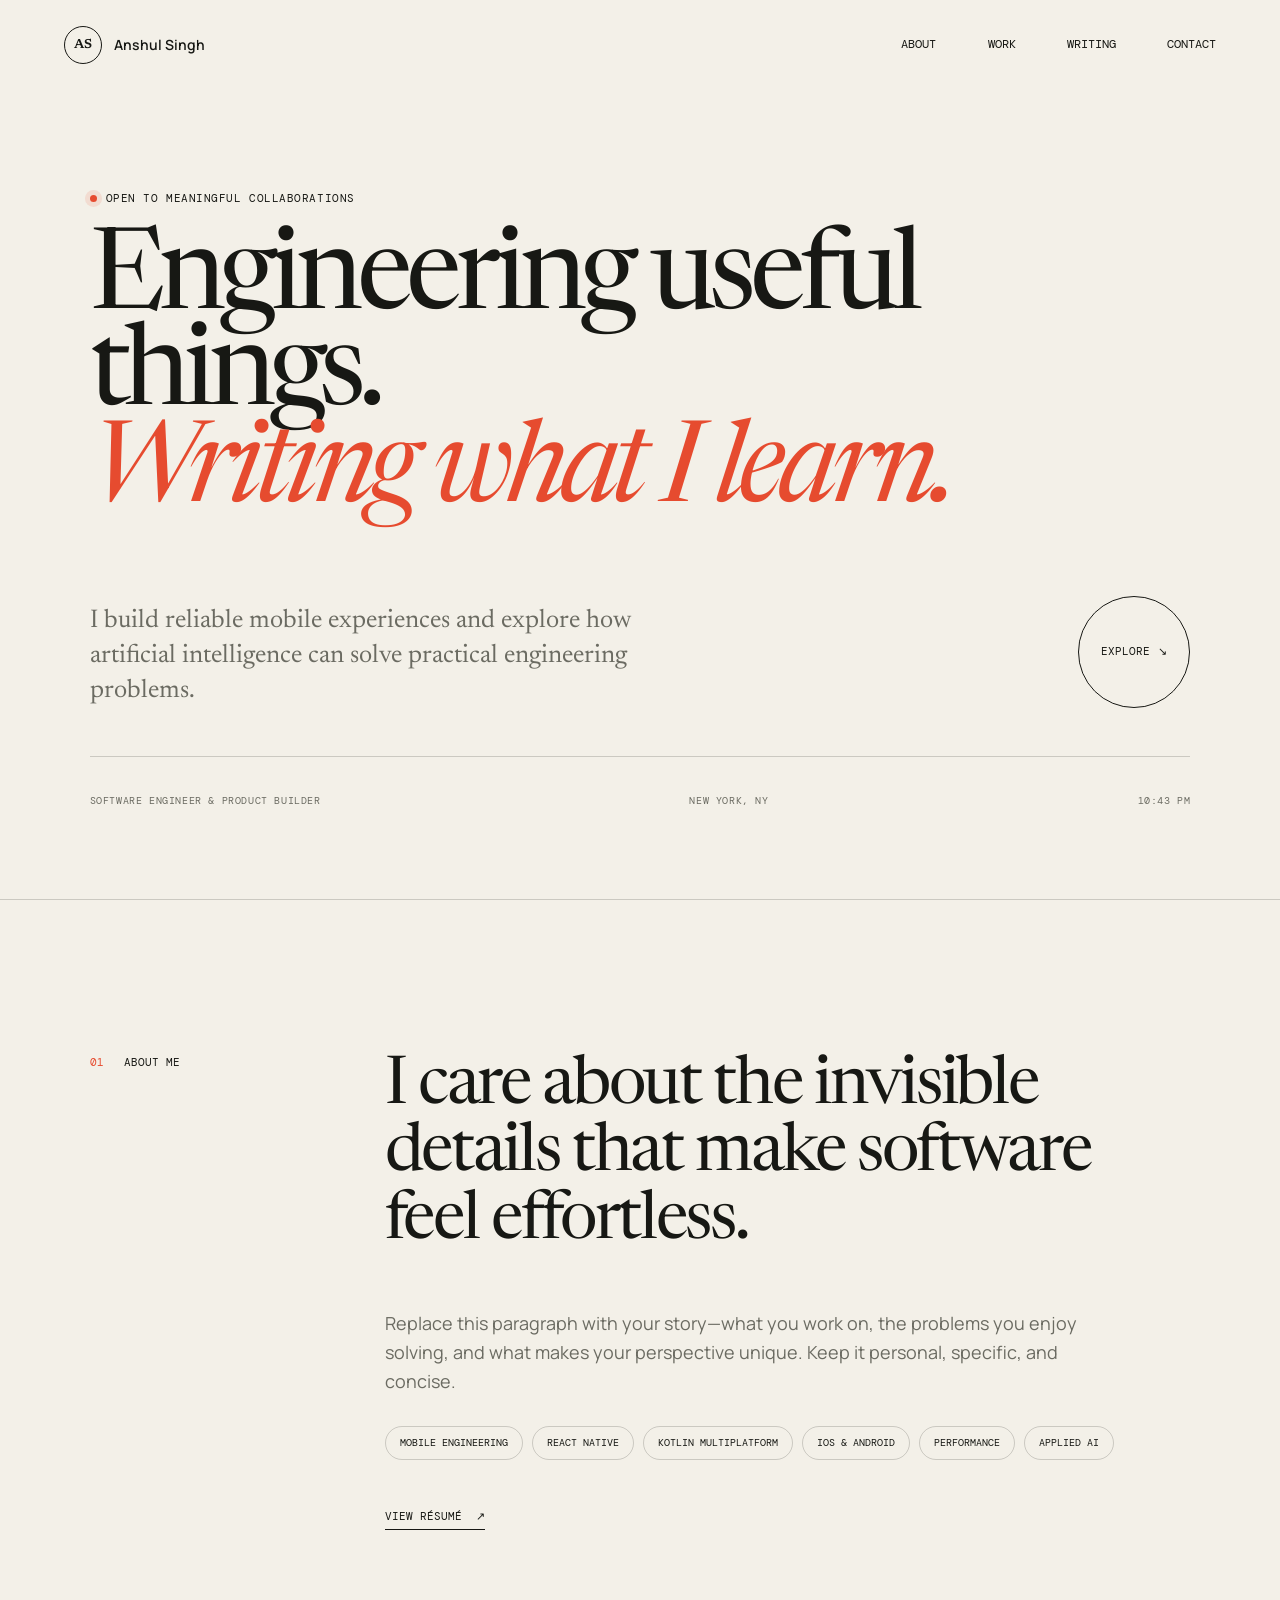
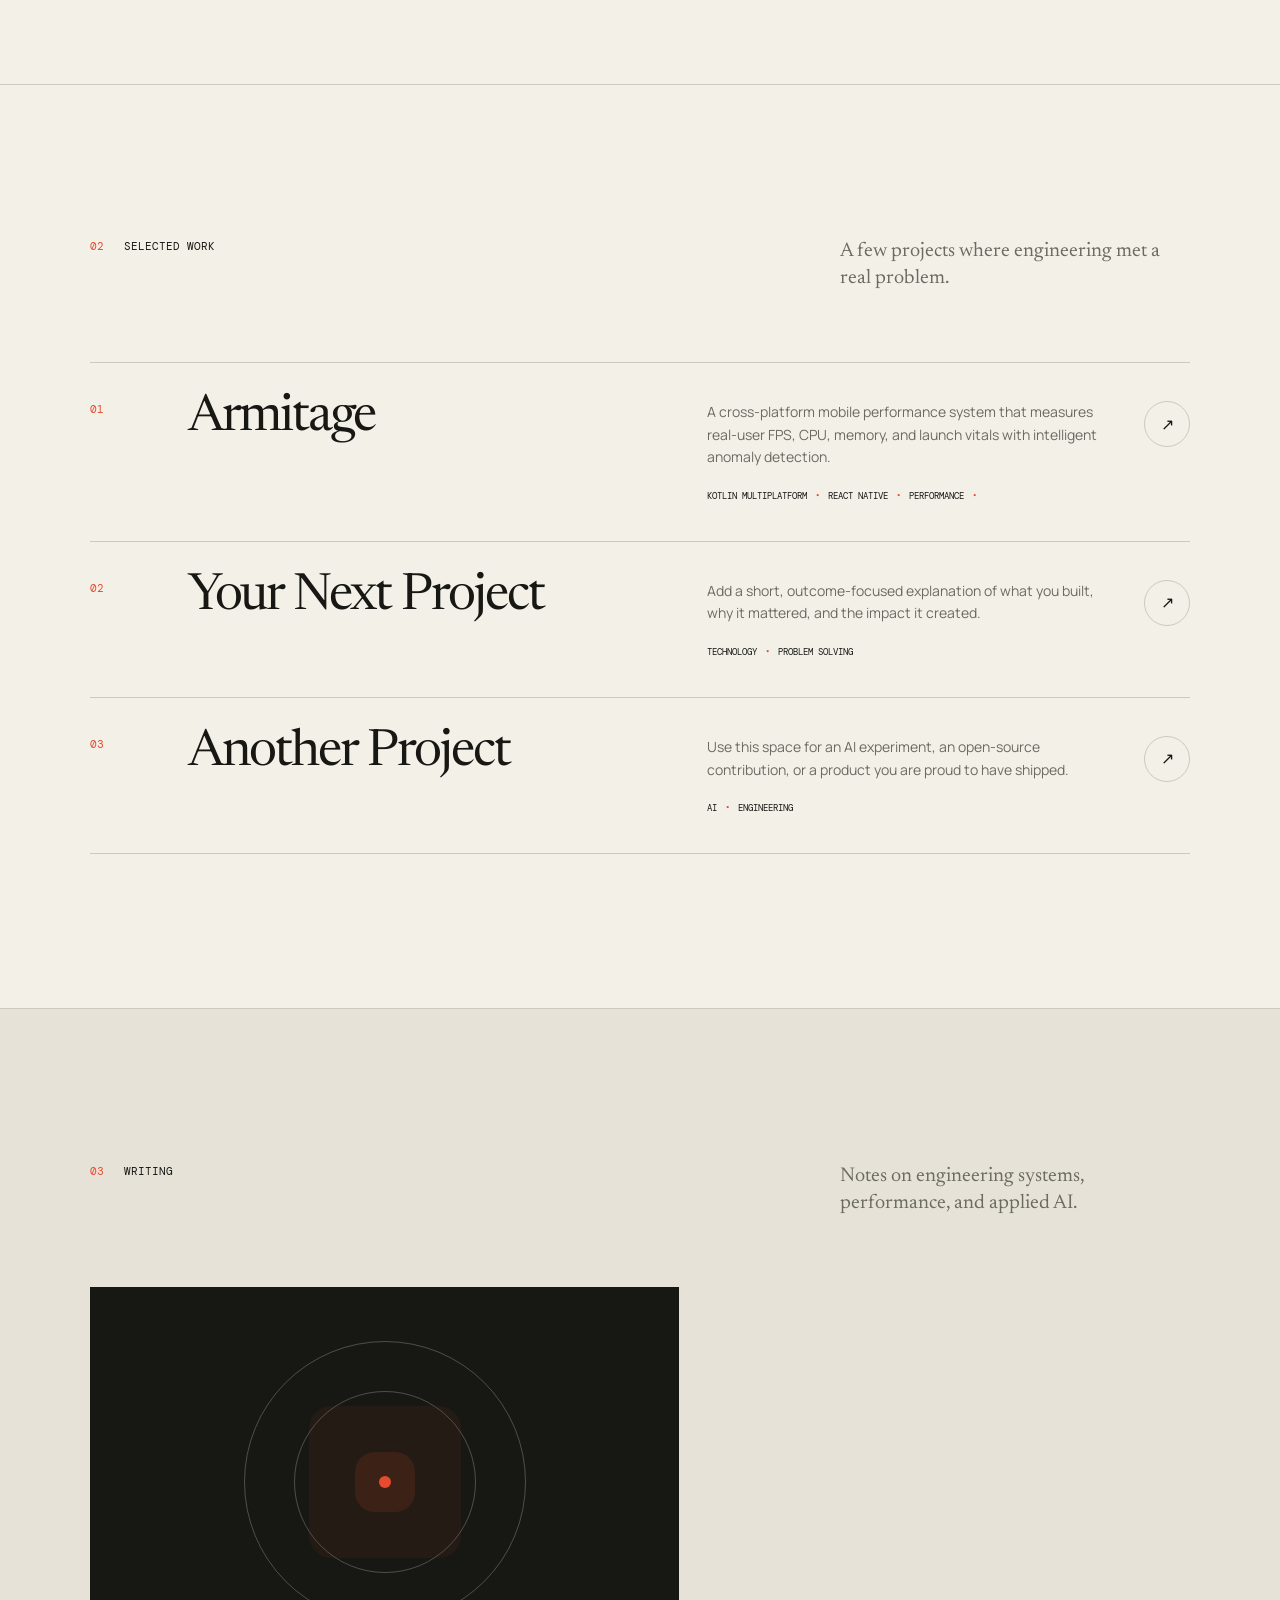
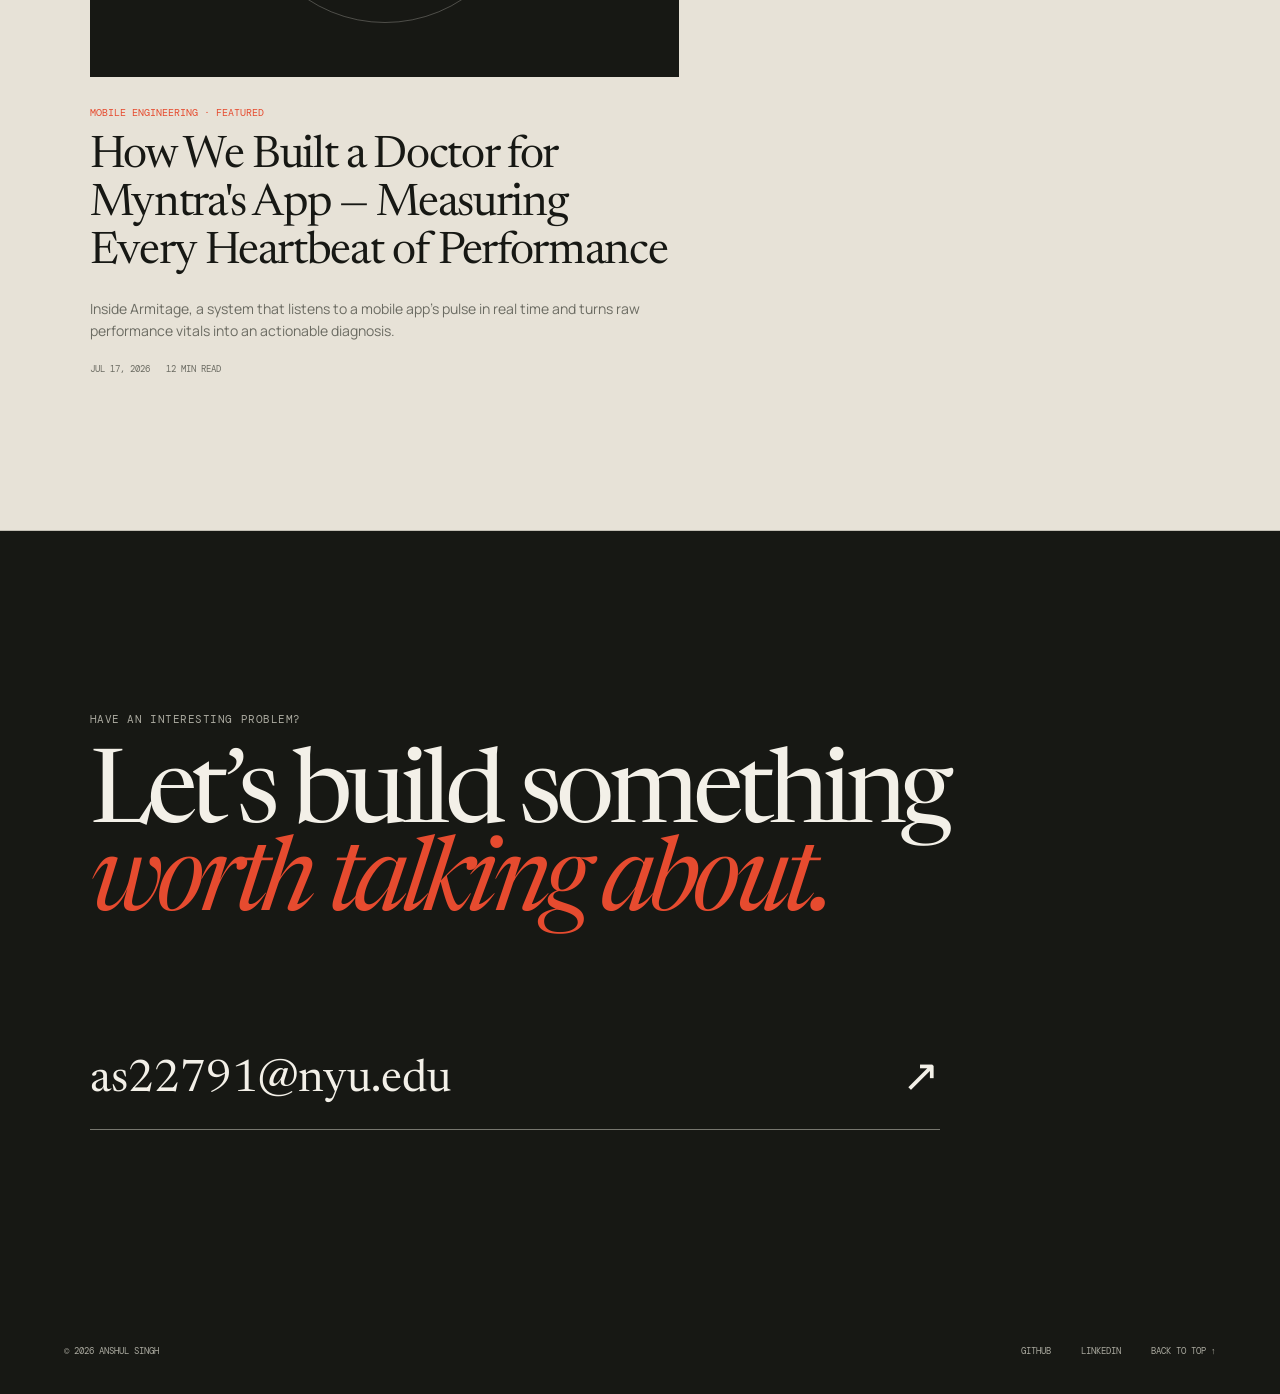
==== index.html @ d6264150 "personal website skeleton" ====
<!doctype html>
<html lang="en">
  <head>
    <meta charset="UTF-8" />
    <meta name="viewport" content="width=device-width, initial-scale=1.0" />
    <meta
      name="description"
      content="Personal portfolio and writing on mobile engineering, software, and artificial intelligence."
    />
    <meta name="theme-color" content="#f3f0e8" />
    <title>Portfolio — Engineer & Writer</title>
    <link rel="preconnect" href="https://fonts.googleapis.com" />
    <link rel="preconnect" href="https://fonts.gstatic.com" crossorigin />
    <link
      href="https://fonts.googleapis.com/css2?family=DM+Mono:wght@400;500&family=Manrope:wght@400;500;600&family=Newsreader:opsz,wght@6..72,400;6..72,500&display=swap"
      rel="stylesheet"
    />
    <link rel="stylesheet" href="styles.css" />
  </head>
  <body>
    <header class="site-header">
      <a class="wordmark" href="#top" aria-label="Go to home">
        <span class="wordmark-mark">YN</span>
        <span class="wordmark-name" data-name>Your Name</span>
      </a>
      <button class="menu-toggle" aria-expanded="false" aria-controls="site-nav">
        <span></span><span></span>
        <span class="sr-only">Open menu</span>
      </button>
      <nav id="site-nav" class="site-nav" aria-label="Main navigation">
        <a href="#about">About</a>
        <a href="#work">Work</a>
        <a href="#blog">Writing</a>
        <a href="#contact">Contact</a>
      </nav>
    </header>

    <main id="top">
      <section class="hero" aria-labelledby="hero-title">
        <p class="eyebrow"><span class="status-dot"></span><span data-availability></span></p>
        <h1 id="hero-title">
          Engineering useful things.<br />
          <em>Writing what I learn.</em>
        </h1>
        <div class="hero-bottom">
          <p class="hero-intro" data-intro></p>
          <a class="round-link" href="#work" aria-label="See selected work">
            <span>Explore</span>
            <span aria-hidden="true">↘</span>
          </a>
        </div>
        <div class="hero-meta">
          <span data-role></span>
          <span data-location></span>
          <span id="local-time">Local time</span>
        </div>
      </section>

      <section id="about" class="section about-section">
        <div class="section-label">
          <span>01</span>
          <p>About me</p>
        </div>
        <div class="about-content">
          <h2>I care about the invisible details that make software feel effortless.</h2>
          <p class="about-copy" data-about></p>
          <div class="skills" data-skills aria-label="Skills"></div>
          <a class="text-link resume-link" data-resume href="resume.pdf" target="_blank">
            View résumé <span aria-hidden="true">↗</span>
          </a>
        </div>
      </section>

      <section id="work" class="section work-section">
        <div class="section-heading">
          <div class="section-label">
            <span>02</span>
            <p>Selected work</p>
          </div>
          <p>A few projects where engineering met a real problem.</p>
        </div>
        <div class="project-list" data-projects></div>
      </section>

      <section id="blog" class="section blog-section">
        <div class="section-heading">
          <div class="section-label">
            <span>03</span>
            <p>Writing</p>
          </div>
          <p>Notes on engineering systems, performance, and applied AI.</p>
        </div>
        <div class="blog-layout">
          <div class="blog-featured" data-featured-post></div>
          <div class="post-list" data-posts></div>
        </div>
      </section>

      <section id="contact" class="contact-section">
        <p class="eyebrow">Have an interesting problem?</p>
        <h2>Let’s build something<br /><em>worth talking about.</em></h2>
        <a class="email-link" data-email-link href="mailto:you@example.com">
          <span data-email>you@example.com</span>
          <span aria-hidden="true">↗</span>
        </a>
      </section>
    </main>

    <footer>
      <p>© <span data-year></span> <span data-name>Your Name</span></p>
      <div>
        <a data-github href="#">GitHub</a>
        <a data-linkedin href="#">LinkedIn</a>
        <a href="#top">Back to top ↑</a>
      </div>
    </footer>

    <div class="reader" data-reader aria-hidden="true">
      <button class="reader-backdrop" data-close-reader aria-label="Close article"></button>
      <article class="reader-panel" role="dialog" aria-modal="true" aria-labelledby="reader-title">
        <div class="reader-toolbar">
          <p>Article</p>
          <button data-close-reader>Close <span aria-hidden="true">×</span></button>
        </div>
        <div class="reader-content" data-reader-content></div>
      </article>
    </div>

    <script src="content.js"></script>
    <script src="app.js"></script>
  </body>
</html>
---- styles.css ----
:root {
  --ink: #171814;
  --paper: #f3f0e8;
  --paper-deep: #e7e2d7;
  --accent: #e64b2f;
  --muted: #6b6b62;
  --line: rgba(23, 24, 20, 0.18);
  --serif: "Newsreader", Georgia, serif;
  --sans: "Manrope", Arial, sans-serif;
  --mono: "DM Mono", monospace;
}

* {
  box-sizing: border-box;
}

html {
  scroll-behavior: smooth;
}

body {
  margin: 0;
  color: var(--ink);
  background: var(--paper);
  font-family: var(--sans);
  font-size: 16px;
  line-height: 1.6;
}

body.reader-open {
  overflow: hidden;
}

a {
  color: inherit;
  text-decoration: none;
}

button {
  color: inherit;
  font: inherit;
}

.sr-only {
  position: absolute;
  width: 1px;
  height: 1px;
  padding: 0;
  margin: -1px;
  overflow: hidden;
  clip: rect(0, 0, 0, 0);
  white-space: nowrap;
  border: 0;
}

.site-header {
  position: absolute;
  z-index: 10;
  top: 0;
  left: 0;
  display: flex;
  width: 100%;
  align-items: center;
  justify-content: space-between;
  padding: 26px clamp(24px, 5vw, 76px);
}

.wordmark {
  display: flex;
  align-items: center;
  gap: 12px;
  font-size: 14px;
  font-weight: 600;
}

.wordmark-mark {
  display: grid;
  width: 38px;
  height: 38px;
  place-items: center;
  border: 1px solid var(--ink);
  border-radius: 50%;
  font-family: var(--serif);
  font-size: 13px;
}

.site-nav {
  display: flex;
  gap: clamp(24px, 4vw, 56px);
  font-family: var(--mono);
  font-size: 12px;
  text-transform: uppercase;
}

.site-nav a {
  position: relative;
}

.site-nav a::after {
  position: absolute;
  bottom: -5px;
  left: 0;
  width: 0;
  height: 1px;
  background: var(--accent);
  content: "";
  transition: width 180ms ease;
}

.site-nav a:hover::after {
  width: 100%;
}

.menu-toggle {
  display: none;
}

.hero {
  display: flex;
  min-height: 100vh;
  flex-direction: column;
  justify-content: center;
  padding: 140px clamp(24px, 7vw, 108px) 40px;
  border-bottom: 1px solid var(--line);
}

.eyebrow {
  display: flex;
  align-items: center;
  gap: 9px;
  margin: 0 0 26px;
  font-family: var(--mono);
  font-size: 11px;
  letter-spacing: 0.05em;
  text-transform: uppercase;
}

.status-dot {
  width: 7px;
  height: 7px;
  border-radius: 50%;
  background: var(--accent);
  box-shadow: 0 0 0 5px rgba(230, 75, 47, 0.12);
}

.hero h1,
.contact-section h2 {
  margin: 0;
  font-family: var(--serif);
  font-size: clamp(55px, 8.8vw, 138px);
  font-weight: 400;
  letter-spacing: -0.055em;
  line-height: 0.86;
}

.hero h1 em,
.contact-section h2 em {
  color: var(--accent);
  font-weight: 400;
}

.hero-bottom {
  display: grid;
  align-items: end;
  margin-top: clamp(42px, 8vh, 90px);
  grid-template-columns: 1fr auto;
}

.hero-intro {
  max-width: 560px;
  margin: 0;
  color: var(--muted);
  font-family: var(--serif);
  font-size: clamp(20px, 2vw, 28px);
  line-height: 1.35;
}

.round-link {
  display: flex;
  width: 112px;
  height: 112px;
  align-items: center;
  justify-content: center;
  gap: 8px;
  border: 1px solid var(--ink);
  border-radius: 50%;
  font-family: var(--mono);
  font-size: 11px;
  text-transform: uppercase;
  transition: background 180ms ease, color 180ms ease;
}

.round-link:hover {
  color: var(--paper);
  background: var(--ink);
}

.hero-meta {
  display: flex;
  justify-content: space-between;
  padding-top: 36px;
  margin-top: 48px;
  border-top: 1px solid var(--line);
  color: var(--muted);
  font-family: var(--mono);
  font-size: 10px;
  letter-spacing: 0.06em;
  text-transform: uppercase;
}

.section {
  padding: clamp(90px, 12vw, 180px) clamp(24px, 7vw, 108px);
  border-bottom: 1px solid var(--line);
}

.about-section {
  display: grid;
  gap: 50px;
  grid-template-columns: minmax(160px, 0.7fr) 2.3fr;
}

.section-label {
  display: flex;
  gap: 20px;
  font-family: var(--mono);
  font-size: 11px;
  text-transform: uppercase;
}

.section-label span {
  color: var(--accent);
}

.section-label p {
  margin: 0;
}

.about-content h2 {
  max-width: 1000px;
  margin: 0;
  font-family: var(--serif);
  font-size: clamp(40px, 5.2vw, 78px);
  font-weight: 400;
  letter-spacing: -0.035em;
  line-height: 1.02;
}

.about-copy {
  max-width: 700px;
  margin: 52px 0 30px;
  color: var(--muted);
  font-size: 18px;
}

.skills {
  display: flex;
  max-width: 760px;
  flex-wrap: wrap;
  gap: 9px;
  margin-bottom: 42px;
}

.skill {
  padding: 8px 14px;
  border: 1px solid var(--line);
  border-radius: 100px;
  font-family: var(--mono);
  font-size: 10px;
  text-transform: uppercase;
}

.text-link {
  display: inline-flex;
  align-items: center;
  gap: 14px;
  padding-bottom: 4px;
  border-bottom: 1px solid var(--ink);
  font-family: var(--mono);
  font-size: 11px;
  text-transform: uppercase;
}

.section-heading {
  display: flex;
  align-items: start;
  justify-content: space-between;
  margin-bottom: 70px;
}

.section-heading > p {
  max-width: 350px;
  margin: 0;
  color: var(--muted);
  font-family: var(--serif);
  font-size: 20px;
  line-height: 1.35;
}

.project {
  display: grid;
  align-items: start;
  padding: 38px 0;
  border-top: 1px solid var(--line);
  gap: 28px;
  grid-template-columns: 70px 1.2fr 1fr auto;
}

.project:last-child {
  border-bottom: 1px solid var(--line);
}

.project-number {
  color: var(--accent);
  font-family: var(--mono);
  font-size: 11px;
}

.project h3 {
  margin: -8px 0 0;
  font-family: var(--serif);
  font-size: clamp(34px, 4vw, 60px);
  font-weight: 400;
  letter-spacing: -0.04em;
  line-height: 1;
}

.project-copy {
  max-width: 460px;
  margin: 0;
  color: var(--muted);
  font-size: 14px;
}

.project-tags {
  display: flex;
  flex-wrap: wrap;
  gap: 8px;
  margin-top: 20px;
}

.project-tags span {
  font-family: var(--mono);
  font-size: 9px;
  text-transform: uppercase;
}

.project-tags span:not(:last-child)::after {
  margin-left: 8px;
  color: var(--accent);
  content: "•";
}

.project-link {
  display: grid;
  width: 46px;
  height: 46px;
  place-items: center;
  border: 1px solid var(--line);
  border-radius: 50%;
  transition: transform 180ms ease, border-color 180ms ease;
}

.project-link:hover {
  border-color: var(--ink);
  transform: rotate(-45deg);
}

.blog-section {
  background: var(--paper-deep);
}

.blog-layout {
  display: grid;
  align-items: start;
  gap: clamp(42px, 7vw, 110px);
  grid-template-columns: 1.4fr 1fr;
}

.featured-post {
  cursor: pointer;
}

.post-art {
  position: relative;
  display: grid;
  min-height: 390px;
  place-items: center;
  overflow: hidden;
  margin-bottom: 28px;
  background: var(--ink);
}

.post-art::before,
.post-art::after {
  position: absolute;
  border: 1px solid rgba(243, 240, 232, 0.25);
  border-radius: 50%;
  content: "";
}

.post-art::before {
  width: 280px;
  height: 280px;
}

.post-art::after {
  width: 180px;
  height: 180px;
}

.pulse {
  z-index: 1;
  width: 12px;
  height: 12px;
  border-radius: 50%;
  background: var(--accent);
  box-shadow: 0 0 0 24px rgba(230, 75, 47, 0.12), 0 0 0 70px rgba(230, 75, 47, 0.06);
}

.post-category {
  margin: 0 0 12px;
  color: var(--accent);
  font-family: var(--mono);
  font-size: 10px;
  text-transform: uppercase;
}

.featured-post h3,
.post-item h3 {
  margin: 0;
  font-family: var(--serif);
  font-size: clamp(30px, 3.5vw, 50px);
  font-weight: 400;
  letter-spacing: -0.03em;
  line-height: 1.08;
}

.post-excerpt {
  margin: 20px 0;
  color: var(--muted);
  font-size: 14px;
}

.post-meta {
  display: flex;
  gap: 16px;
  color: var(--muted);
  font-family: var(--mono);
  font-size: 9px;
  text-transform: uppercase;
}

.post-item {
  padding: 26px 0;
  border-top: 1px solid var(--line);
  cursor: pointer;
}

.post-item h3 {
  margin: 10px 0 18px;
  font-size: 28px;
}

.contact-section {
  padding: clamp(100px, 14vw, 200px) clamp(24px, 7vw, 108px);
  color: var(--paper);
  background: var(--ink);
}

.contact-section .eyebrow {
  color: #aaa99f;
}

.contact-section h2 {
  max-width: 1200px;
  font-size: clamp(50px, 8vw, 120px);
}

.email-link {
  display: flex;
  max-width: 850px;
  align-items: center;
  justify-content: space-between;
  padding: 25px 0 12px;
  margin-top: 90px;
  border-bottom: 1px solid #77776f;
  font-family: var(--serif);
  font-size: clamp(24px, 3.5vw, 48px);
}

footer {
  display: flex;
  align-items: center;
  justify-content: space-between;
  padding: 26px clamp(24px, 5vw, 76px);
  color: #aaa99f;
  background: var(--ink);
  font-family: var(--mono);
  font-size: 9px;
  text-transform: uppercase;
}

footer div {
  display: flex;
  gap: 30px;
}

.reader {
  position: fixed;
  z-index: 100;
  inset: 0;
  visibility: hidden;
  opacity: 0;
  transition: opacity 220ms ease, visibility 220ms;
}

.reader.is-open {
  visibility: visible;
  opacity: 1;
}

.reader-backdrop {
  position: absolute;
  inset: 0;
  width: 100%;
  border: 0;
  background: rgba(23, 24, 20, 0.7);
}

.reader-panel {
  position: absolute;
  top: 0;
  right: 0;
  width: min(900px, 92vw);
  height: 100%;
  overflow-y: auto;
  background: var(--paper);
  transform: translateX(100%);
  transition: transform 320ms cubic-bezier(0.22, 1, 0.36, 1);
}

.reader.is-open .reader-panel {
  transform: translateX(0);
}

.reader-toolbar {
  position: sticky;
  z-index: 2;
  top: 0;
  display: flex;
  align-items: center;
  justify-content: space-between;
  padding: 18px clamp(24px, 6vw, 70px);
  border-bottom: 1px solid var(--line);
  background: rgba(243, 240, 232, 0.92);
  backdrop-filter: blur(12px);
  font-family: var(--mono);
  font-size: 10px;
  text-transform: uppercase;
}

.reader-toolbar p {
  margin: 0;
}

.reader-toolbar button {
  border: 0;
  background: transparent;
  cursor: pointer;
}

.reader-content {
  max-width: 760px;
  padding: 70px clamp(24px, 7vw, 80px) 120px;
  margin: auto;
}

.reader-content h1 {
  margin: 0 0 28px;
  font-family: var(--serif);
  font-size: clamp(44px, 6vw, 72px);
  font-weight: 400;
  letter-spacing: -0.04em;
  line-height: 0.98;
}

.reader-content h2 {
  margin: 58px 0 18px;
  font-family: var(--serif);
  font-size: 34px;
  font-weight: 500;
  line-height: 1.1;
}

.reader-content h3 {
  margin-top: 40px;
  font-size: 20px;
}

.reader-content p,
.reader-content li {
  color: #41423c;
  line-height: 1.8;
}

.reader-content blockquote {
  padding-left: 20px;
  margin-left: 0;
  border-left: 2px solid var(--accent);
  font-family: var(--serif);
  font-size: 22px;
}

.reader-content pre {
  overflow-x: auto;
  padding: 24px;
  color: var(--paper);
  background: var(--ink);
  font-family: var(--mono);
  font-size: 12px;
}

.reader-content code {
  font-family: var(--mono);
  font-size: 0.86em;
}

.reader-content table {
  width: 100%;
  border-collapse: collapse;
  font-size: 13px;
}

.reader-content th,
.reader-content td {
  padding: 10px;
  border-bottom: 1px solid var(--line);
  text-align: left;
}

.reader-error {
  padding: 40px;
  border: 1px solid var(--line);
}

@media (max-width: 800px) {
  .site-header {
    position: absolute;
    padding: 20px 22px;
  }

  .menu-toggle {
    z-index: 2;
    display: grid;
    width: 44px;
    height: 44px;
    place-content: center;
    gap: 6px;
    border: 0;
    background: transparent;
  }

  .menu-toggle span:not(.sr-only) {
    display: block;
    width: 22px;
    height: 1px;
    background: var(--ink);
  }

  .site-nav {
    position: fixed;
    inset: 0;
    display: flex;
    visibility: hidden;
    flex-direction: column;
    justify-content: center;
    padding: 35px;
    gap: 18px;
    opacity: 0;
    background: var(--paper);
    font-family: var(--serif);
    font-size: 42px;
    text-transform: none;
    transition: opacity 180ms, visibility 180ms;
  }

  .site-nav.is-open {
    visibility: visible;
    opacity: 1;
  }

  .hero {
    min-height: 850px;
    padding: 130px 22px 28px;
  }

  .hero h1 {
    font-size: clamp(48px, 14vw, 76px);
    line-height: 0.94;
  }

  .hero-bottom {
    gap: 36px;
    grid-template-columns: 1fr;
  }

  .round-link {
    width: 88px;
    height: 88px;
    justify-self: end;
  }

  .hero-meta {
    flex-wrap: wrap;
    gap: 8px 20px;
  }

  .section {
    padding: 90px 22px;
  }

  .about-section {
    grid-template-columns: 1fr;
  }

  .about-content h2 {
    font-size: 42px;
  }

  .section-heading {
    display: block;
    margin-bottom: 46px;
  }

  .section-heading > p {
    margin-top: 28px;
  }

  .project {
    gap: 18px;
    grid-template-columns: 42px 1fr auto;
  }

  .project-copy-wrap {
    grid-column: 2 / 4;
  }

  .project h3 {
    font-size: 38px;
  }

  .blog-layout {
    grid-template-columns: 1fr;
  }

  .post-art {
    min-height: 280px;
  }

  .contact-section {
    padding: 100px 22px;
  }

  .email-link {
    margin-top: 60px;
  }

  footer {
    align-items: flex-start;
    flex-direction: column;
    gap: 22px;
    padding: 28px 22px;
  }

  footer div {
    flex-wrap: wrap;
    gap: 16px 24px;
  }

  .reader-panel {
    width: 100%;
  }
}

@media (prefers-reduced-motion: reduce) {
  html {
    scroll-behavior: auto;
  }

  *,
  *::before,
  *::after {
    transition-duration: 0.01ms !important;
  }
}
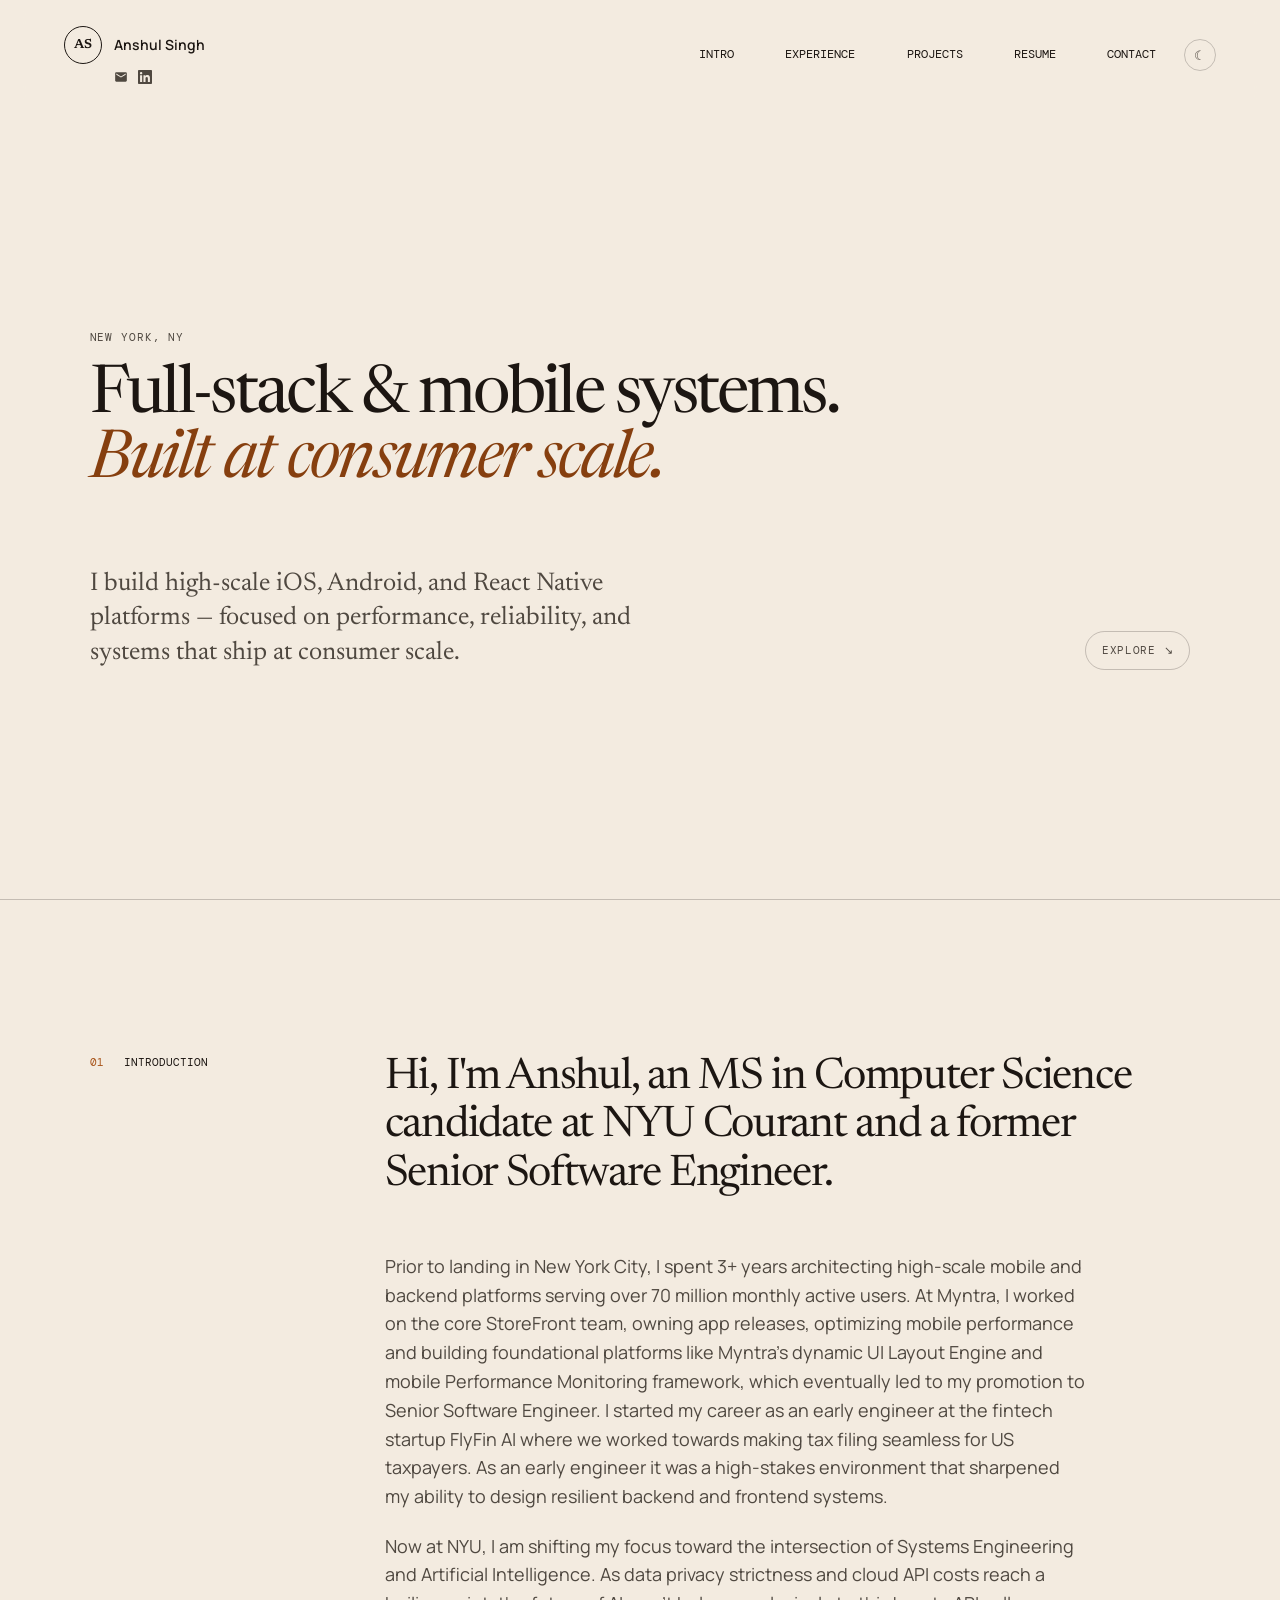
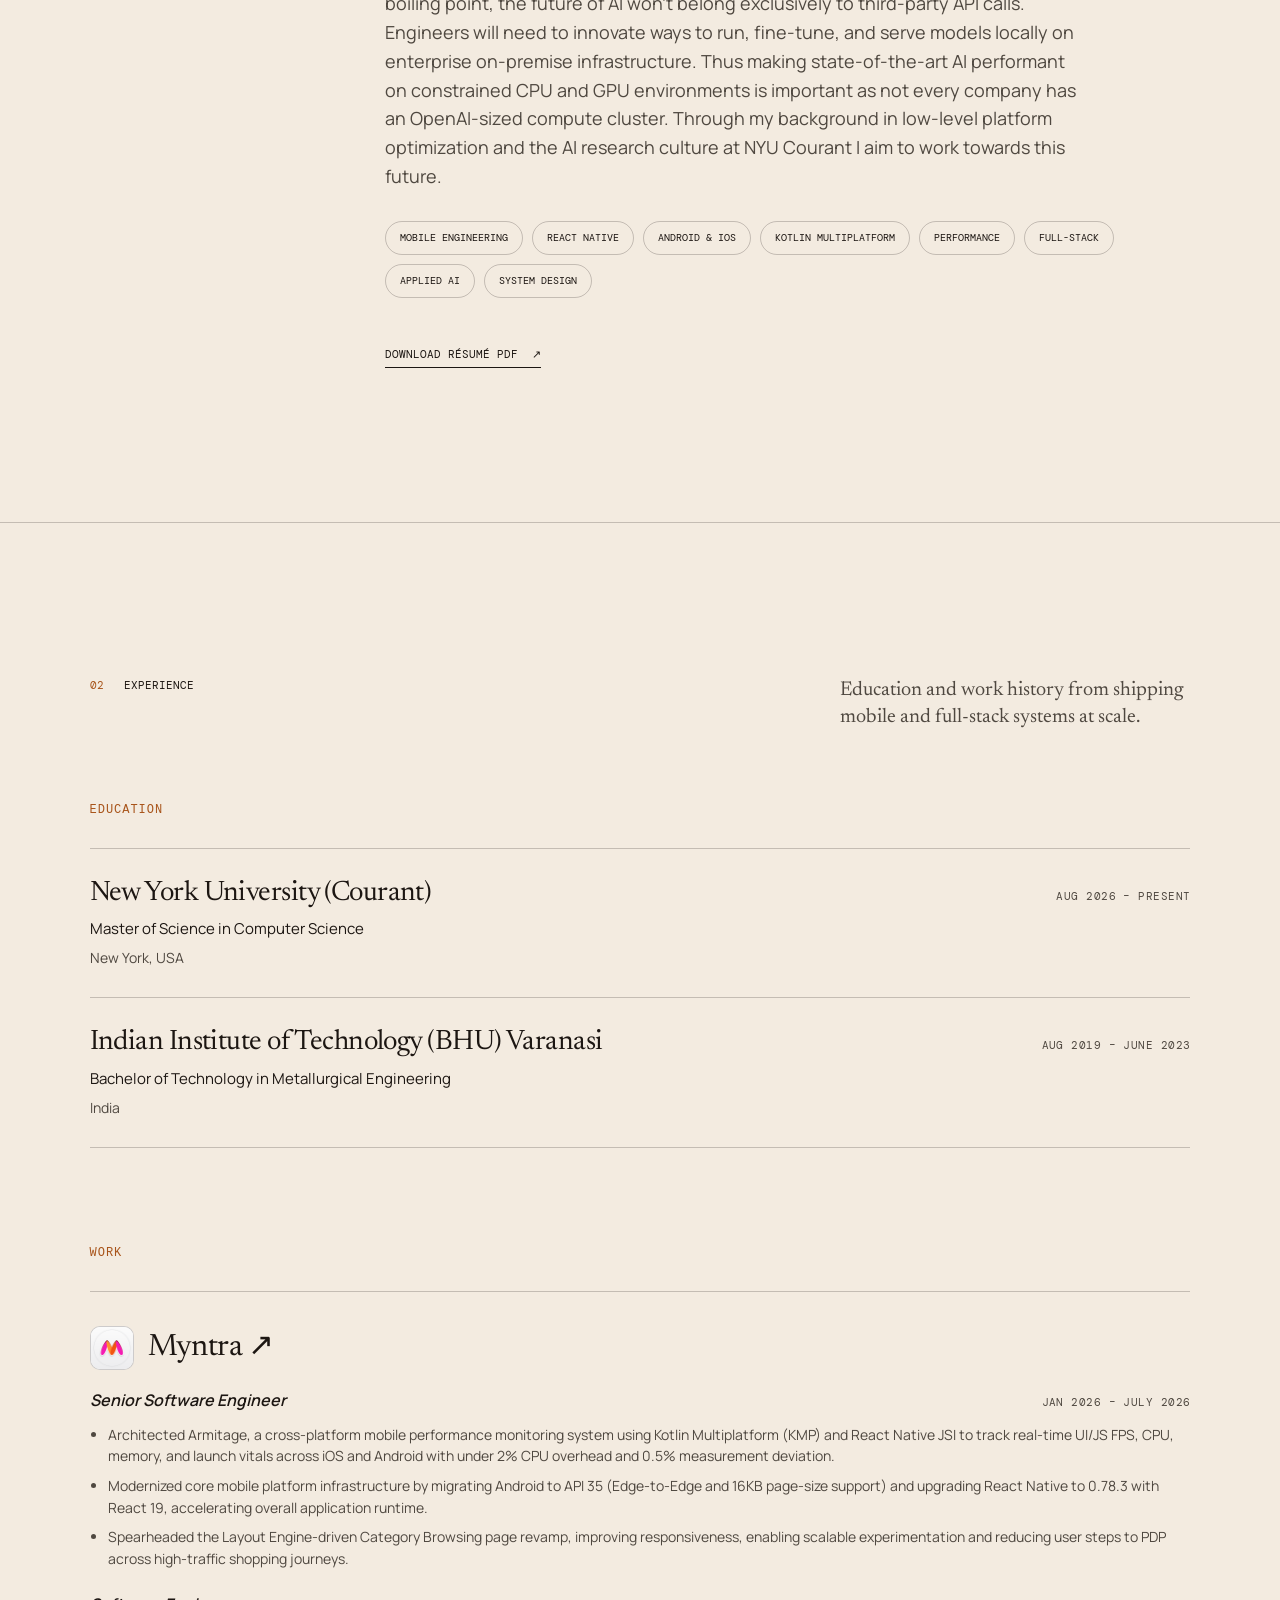
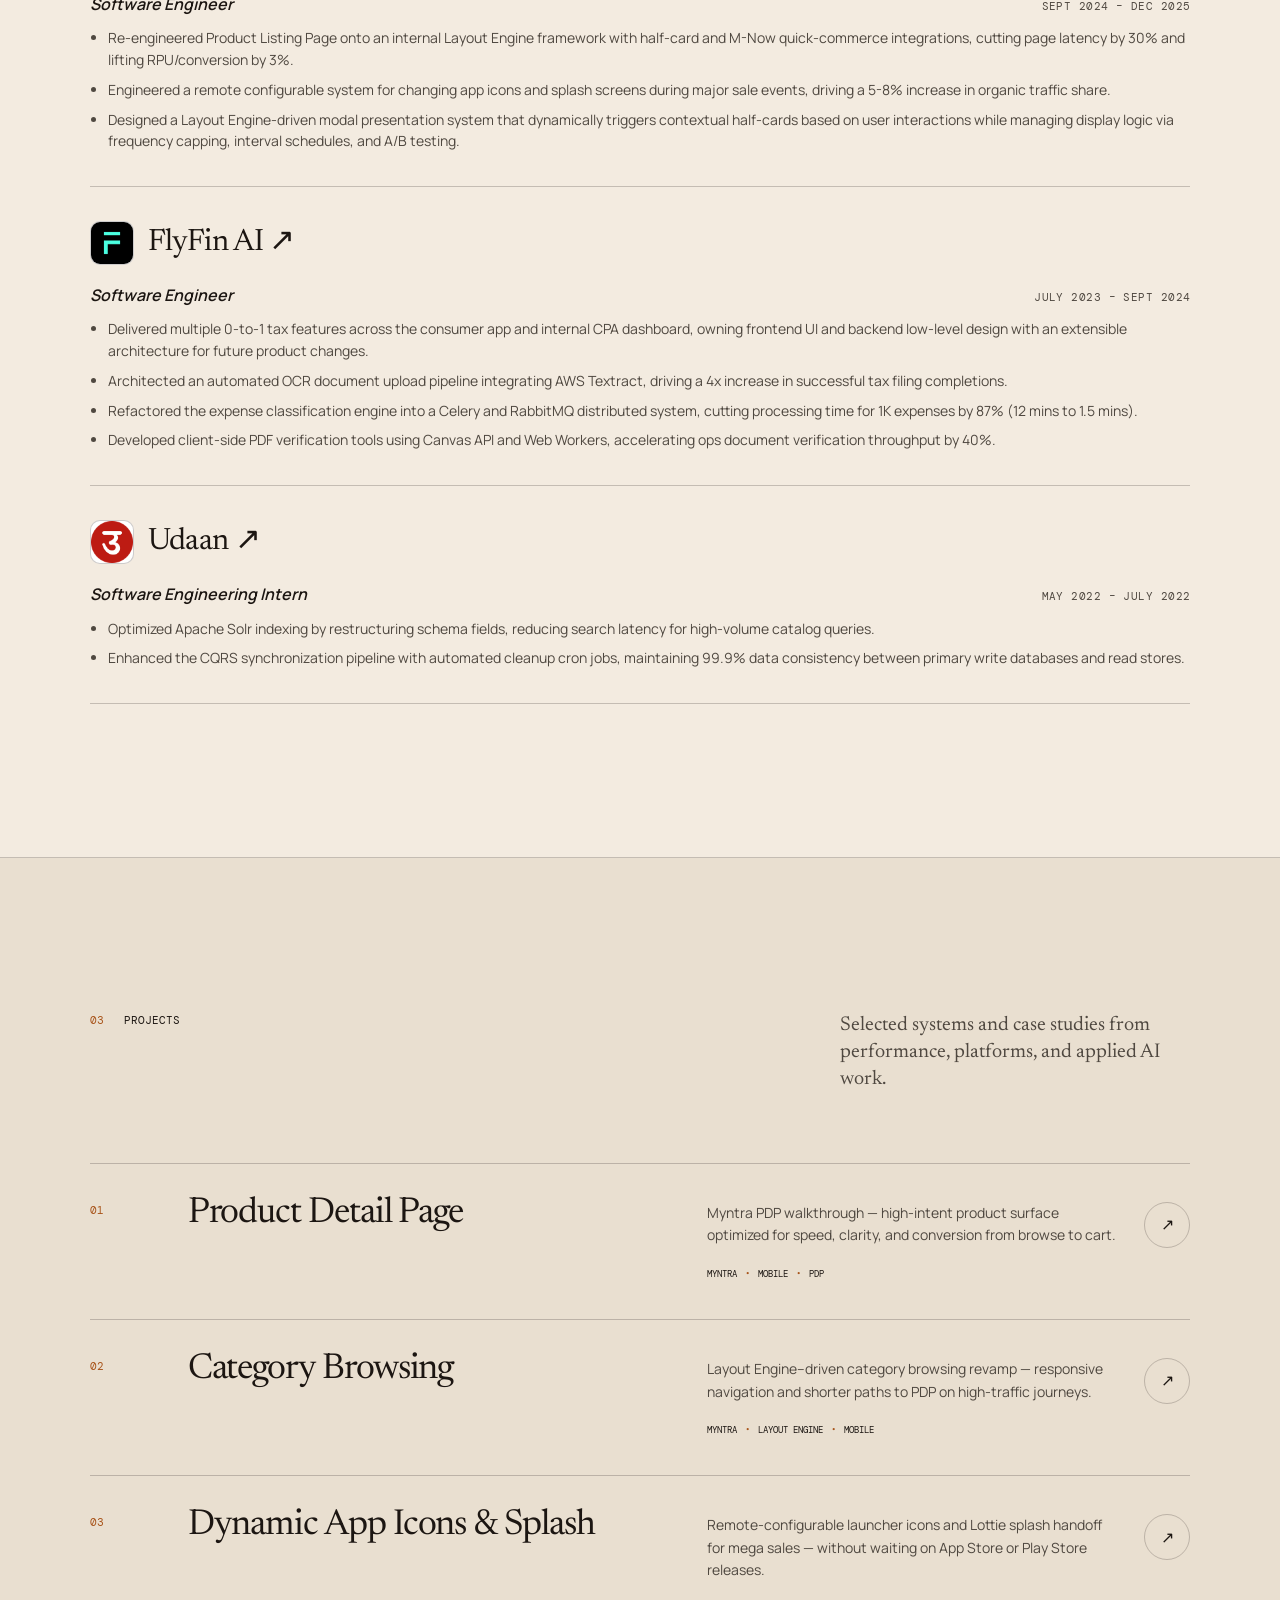
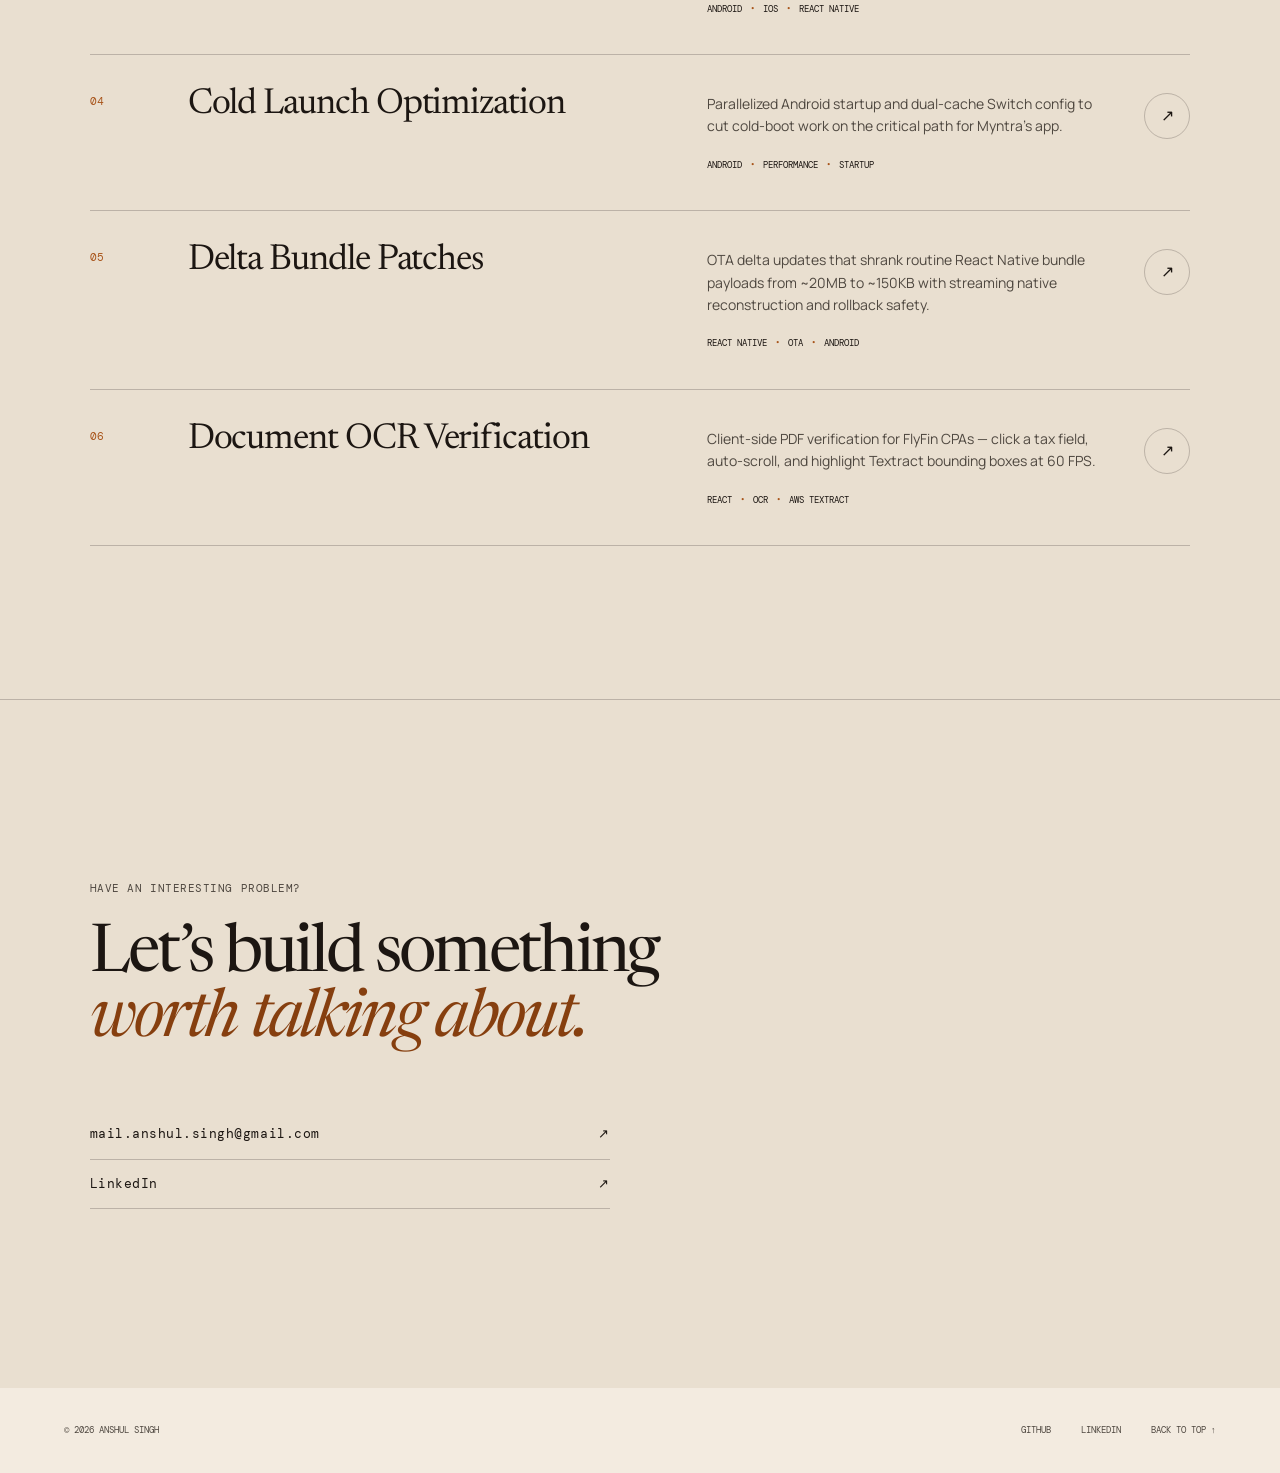
==== commit 73007f7a: "update site" ====
--- a/index.html
+++ b/index.html
@@ -5,10 +5,22 @@
     <meta name="viewport" content="width=device-width, initial-scale=1.0" />
     <meta
       name="description"
-      content="Personal portfolio and writing on mobile engineering, software, and artificial intelligence."
+      content="Anshul Singh — Full-Stack and Mobile Systems Engineer. Portfolio covering experience and projects in mobile performance, platforms, and applied AI."
     />
-    <meta name="theme-color" content="#f3f0e8" />
-    <title>Portfolio — Engineer & Writer</title>
+    <meta name="theme-color" content="#1a1612" />
+    <title>Anshul Singh — Software Engineer</title>
+    <script>
+      (function () {
+        try {
+          var saved = localStorage.getItem("theme");
+          var prefersLight = window.matchMedia("(prefers-color-scheme: light)").matches;
+          var theme = saved || (prefersLight ? "light" : "dark");
+          document.documentElement.setAttribute("data-theme", theme);
+        } catch (error) {
+          document.documentElement.setAttribute("data-theme", "dark");
+        }
+      })();
+    </script>
     <link rel="preconnect" href="https://fonts.googleapis.com" />
     <link rel="preconnect" href="https://fonts.gstatic.com" crossorigin />
     <link
@@ -19,95 +31,148 @@
   </head>
   <body>
     <header class="site-header">
-      <a class="wordmark" href="#top" aria-label="Go to home">
-        <span class="wordmark-mark">YN</span>
-        <span class="wordmark-name" data-name>Your Name</span>
-      </a>
-      <button class="menu-toggle" aria-expanded="false" aria-controls="site-nav">
-        <span></span><span></span>
-        <span class="sr-only">Open menu</span>
-      </button>
-      <nav id="site-nav" class="site-nav" aria-label="Main navigation">
-        <a href="#about">About</a>
-        <a href="#work">Work</a>
-        <a href="#blog">Writing</a>
-        <a href="#contact">Contact</a>
-      </nav>
+      <div class="brand">
+        <a class="wordmark" href="#top" aria-label="Go to home">
+          <span class="wordmark-mark">AS</span>
+          <span class="wordmark-name" data-name>Anshul Singh</span>
+        </a>
+        <div class="header-contact">
+          <a
+            class="header-contact-link"
+            data-email-link
+            href="mailto:mail.anshul.singh@gmail.com"
+            aria-label="Email Anshul Singh"
+          >
+            <svg class="header-contact-icon" viewBox="0 0 24 24" aria-hidden="true" focusable="false">
+              <path
+                fill="currentColor"
+                d="M20 4H4c-1.1 0-2 .9-2 2v12c0 1.1.9 2 2 2h16c1.1 0 2-.9 2-2V6c0-1.1-.9-2-2-2zm0 4-8 5-8-5V6l8 5 8-5v2z"
+              />
+            </svg>
+          </a>
+          <a
+            class="header-contact-link"
+            data-linkedin
+            href="https://www.linkedin.com/in/anshul-singh-b58790197/"
+            target="_blank"
+            rel="noopener noreferrer"
+            aria-label="LinkedIn profile"
+          >
+            <svg class="header-contact-icon" viewBox="0 0 24 24" aria-hidden="true" focusable="false">
+              <path
+                fill="currentColor"
+                d="M20.45 20.45h-3.56v-5.57c0-1.33-.03-3.04-1.85-3.04-1.85 0-2.14 1.45-2.14 2.94v5.67H9.35V9h3.41v1.56h.05c.47-.9 1.64-1.85 3.37-1.85 3.6 0 4.27 2.37 4.27 5.45v6.29zM5.34 7.43a2.06 2.06 0 1 1 0-4.12 2.06 2.06 0 0 1 0 4.12zM7.12 20.45H3.56V9h3.56v11.45zM22.23 0H1.77C.79 0 0 .77 0 1.73v20.54C0 23.23.79 24 1.77 24h20.46c.98 0 1.77-.77 1.77-1.73V1.73C24 .77 23.21 0 22.23 0z"
+              />
+            </svg>
+          </a>
+        </div>
+      </div>
+      <div class="header-actions">
+        <button class="menu-toggle" aria-expanded="false" aria-controls="site-nav">
+          <span></span><span></span>
+          <span class="sr-only">Open menu</span>
+        </button>
+        <nav id="site-nav" class="site-nav" aria-label="Main navigation">
+          <a href="#intro">Intro</a>
+          <a href="#experience">Experience</a>
+          <a href="#projects">Projects</a>
+          <a data-resume href="resume/Anshul_Singh_Resume.pdf" target="_blank" rel="noopener noreferrer">Resume</a>
+          <a href="#contact">Contact</a>
+        </nav>
+        <button
+          class="theme-toggle"
+          type="button"
+          data-theme-toggle
+          aria-label="Switch to light theme"
+        >
+          <span class="theme-icon" data-theme-toggle-icon aria-hidden="true">☀</span>
+        </button>
+      </div>
     </header>
 
     <main id="top">
-      <section class="hero" aria-labelledby="hero-title">
-        <p class="eyebrow"><span class="status-dot"></span><span data-availability></span></p>
+      <section id="intro" class="hero" aria-labelledby="hero-title">
+        <p class="hero-location" data-location>New York, NY</p>
         <h1 id="hero-title">
-          Engineering useful things.<br />
-          <em>Writing what I learn.</em>
+          Full-stack & mobile systems.<br />
+          <em>Built at consumer scale.</em>
         </h1>
         <div class="hero-bottom">
           <p class="hero-intro" data-intro></p>
-          <a class="round-link" href="#work" aria-label="See selected work">
+          <a class="round-link" href="#experience" aria-label="See experience and work">
             <span>Explore</span>
             <span aria-hidden="true">↘</span>
           </a>
         </div>
-        <div class="hero-meta">
-          <span data-role></span>
-          <span data-location></span>
-          <span id="local-time">Local time</span>
-        </div>
       </section>
 
-      <section id="about" class="section about-section">
+      <section class="section about-section">
         <div class="section-label">
           <span>01</span>
-          <p>About me</p>
+          <p>Introduction</p>
         </div>
         <div class="about-content">
-          <h2>I care about the invisible details that make software feel effortless.</h2>
-          <p class="about-copy" data-about></p>
+          <h2 data-about-headline>
+            Hi, I'm Anshul, an MS in Computer Science candidate at NYU Courant and a former Senior
+            Software Engineer.
+          </h2>
+          <div class="about-copy" data-about></div>
           <div class="skills" data-skills aria-label="Skills"></div>
-          <a class="text-link resume-link" data-resume href="resume.pdf" target="_blank">
-            View résumé <span aria-hidden="true">↗</span>
+          <a class="text-link resume-link" data-resume href="resume/Anshul_Singh_Resume.pdf" target="_blank">
+            Download résumé PDF <span aria-hidden="true">↗</span>
           </a>
         </div>
       </section>
 
-      <section id="work" class="section work-section">
+      <section id="experience" class="section resume-section">
         <div class="section-heading">
           <div class="section-label">
             <span>02</span>
-            <p>Selected work</p>
+            <p>Experience</p>
           </div>
-          <p>A few projects where engineering met a real problem.</p>
+          <p>Education and work history from shipping mobile and full-stack systems at scale.</p>
         </div>
-        <div class="project-list" data-projects></div>
+
+        <div class="resume-block">
+          <h3 class="resume-block-title">Education</h3>
+          <div class="education-list" data-education></div>
+        </div>
+
+        <div class="resume-block">
+          <h3 class="resume-block-title">Work</h3>
+          <div class="experience-list" data-experience></div>
+        </div>
       </section>
 
-      <section id="blog" class="section blog-section">
+      <section id="projects" class="section blog-section">
         <div class="section-heading">
           <div class="section-label">
             <span>03</span>
-            <p>Writing</p>
+            <p>Projects</p>
           </div>
-          <p>Notes on engineering systems, performance, and applied AI.</p>
+          <p>Selected systems and case studies from performance, platforms, and applied AI work.</p>
         </div>
-        <div class="blog-layout">
-          <div class="blog-featured" data-featured-post></div>
-          <div class="post-list" data-posts></div>
-        </div>
+        <div class="project-list" data-projects></div>
       </section>
 
       <section id="contact" class="contact-section">
         <p class="eyebrow">Have an interesting problem?</p>
         <h2>Let’s build something<br /><em>worth talking about.</em></h2>
-        <a class="email-link" data-email-link href="mailto:you@example.com">
-          <span data-email>you@example.com</span>
-          <span aria-hidden="true">↗</span>
-        </a>
+        <div class="contact-links">
+          <a class="email-link" data-email-link href="mailto:mail.anshul.singh@gmail.com">
+            <span data-email>mail.anshul.singh@gmail.com</span>
+            <span aria-hidden="true">↗</span>
+          </a>
+          <a class="email-link contact-social-link" data-linkedin href="https://www.linkedin.com/in/anshul-singh-b58790197/">
+            <span>LinkedIn</span>
+            <span aria-hidden="true">↗</span>
+          </a>
+        </div>
       </section>
     </main>
 
     <footer>
-      <p>© <span data-year></span> <span data-name>Your Name</span></p>
+      <p>© <span data-year></span> <span data-name>Anshul Singh</span></p>
       <div>
         <a data-github href="#">GitHub</a>
         <a data-linkedin href="#">LinkedIn</a>
--- a/styles.css
+++ b/styles.css
@@ -1,13 +1,34 @@
-:root {
-  --ink: #171814;
-  --paper: #f3f0e8;
-  --paper-deep: #e7e2d7;
-  --accent: #e64b2f;
-  --muted: #6b6b62;
-  --line: rgba(23, 24, 20, 0.18);
+:root,
+[data-theme="dark"] {
+  /* Warm dark theme with accessible contrast */
+  --ink: #f3eee6;
+  --paper: #1a1612;
+  --paper-deep: #241f1a;
+  --accent: #e8a35c;
+  --accent-strong: #f0b97a;
+  --muted: #b7aea2;
+  --line: rgba(243, 238, 230, 0.18);
+  --focus: #f0d5a8;
+  --theme-meta: #1a1612;
   --serif: "Newsreader", Georgia, serif;
   --sans: "Manrope", Arial, sans-serif;
   --mono: "DM Mono", monospace;
+  color-scheme: dark;
+}
+
+[data-theme="light"] {
+  /* Warm light theme: parchment surfaces, deep copper accents.
+     Copper + teal focus (hue + luminance; not red/green dependent). */
+  --ink: #1c1612;
+  --paper: #f3ebe0;
+  --paper-deep: #e9dfd0;
+  --accent: #a8541a;
+  --accent-strong: #863f0f;
+  --muted: #4f4840;
+  --line: rgba(28, 22, 18, 0.22);
+  --focus: #0f6b63;
+  --theme-meta: #f3ebe0;
+  color-scheme: light;
 }
 
 * {
@@ -34,6 +55,14 @@
 a {
   color: inherit;
   text-decoration: none;
+}
+
+a:focus-visible,
+button:focus-visible,
+.project-link:focus-visible,
+[data-post-file]:focus-visible {
+  outline: 2px solid var(--focus);
+  outline-offset: 3px;
 }
 
 button {
@@ -54,7 +83,7 @@
 }
 
 .site-header {
-  position: absolute;
+  position: fixed;
   z-index: 10;
   top: 0;
   left: 0;
@@ -63,6 +92,53 @@
   align-items: center;
   justify-content: space-between;
   padding: 26px clamp(24px, 5vw, 76px);
+  background: color-mix(in srgb, var(--paper) 90%, transparent);
+  backdrop-filter: blur(12px);
+  -webkit-backdrop-filter: blur(12px);
+  transform: translateY(0);
+  transition: transform 240ms ease;
+}
+
+.site-header.is-hidden {
+  transform: translateY(-110%);
+}
+
+.header-actions {
+  display: flex;
+  align-items: center;
+  gap: clamp(16px, 2.5vw, 28px);
+}
+
+.theme-toggle {
+  display: inline-flex;
+  align-items: center;
+  justify-content: center;
+  width: 32px;
+  height: 32px;
+  padding: 0;
+  border: 1px solid var(--line);
+  border-radius: 999px;
+  background: transparent;
+  color: var(--muted);
+  cursor: pointer;
+  transition: color 160ms ease, border-color 160ms ease, background 160ms ease;
+}
+
+.theme-toggle:hover {
+  color: var(--ink);
+  border-color: var(--accent);
+}
+
+.theme-icon {
+  font-size: 13px;
+  line-height: 1;
+}
+
+.brand {
+  display: flex;
+  flex-direction: column;
+  gap: 6px;
+  min-width: 0;
 }
 
 .wordmark {
@@ -82,6 +158,33 @@
   border-radius: 50%;
   font-family: var(--serif);
   font-size: 13px;
+  flex-shrink: 0;
+}
+
+.header-contact {
+  display: flex;
+  align-items: center;
+  gap: 10px;
+  padding-left: 50px;
+  color: var(--muted);
+}
+
+.header-contact-link {
+  display: inline-flex;
+  align-items: center;
+  justify-content: center;
+  color: inherit;
+  transition: color 160ms ease;
+}
+
+.header-contact-link:hover {
+  color: var(--accent-strong);
+}
+
+.header-contact-icon {
+  width: 14px;
+  height: 14px;
+  display: block;
 }
 
 .site-nav {
@@ -140,23 +243,36 @@
   height: 7px;
   border-radius: 50%;
   background: var(--accent);
-  box-shadow: 0 0 0 5px rgba(230, 75, 47, 0.12);
+  box-shadow: 0 0 0 5px rgba(232, 163, 92, 0.18);
+}
+
+[data-theme="light"] .status-dot {
+  box-shadow: 0 0 0 5px rgba(168, 84, 26, 0.18);
 }
 
 .hero h1,
 .contact-section h2 {
   margin: 0;
   font-family: var(--serif);
-  font-size: clamp(55px, 8.8vw, 138px);
+  font-size: clamp(36px, 5.2vw, 72px);
   font-weight: 400;
-  letter-spacing: -0.055em;
-  line-height: 0.86;
+  letter-spacing: -0.04em;
+  line-height: 0.98;
 }
 
 .hero h1 em,
 .contact-section h2 em {
-  color: var(--accent);
+  color: var(--accent-strong);
   font-weight: 400;
+}
+
+.hero-location {
+  margin: 0 0 18px;
+  color: var(--muted);
+  font-family: var(--mono);
+  font-size: 11px;
+  letter-spacing: 0.08em;
+  text-transform: uppercase;
 }
 
 .hero-bottom {
@@ -176,23 +292,28 @@
 }
 
 .round-link {
-  display: flex;
-  width: 112px;
-  height: 112px;
+  display: inline-flex;
+  width: auto;
+  height: auto;
+  min-height: 0;
   align-items: center;
   justify-content: center;
   gap: 8px;
-  border: 1px solid var(--ink);
-  border-radius: 50%;
+  padding: 10px 16px;
+  border: 1px solid var(--line);
+  border-radius: 999px;
   font-family: var(--mono);
   font-size: 11px;
-  text-transform: uppercase;
-  transition: background 180ms ease, color 180ms ease;
+  letter-spacing: 0.06em;
+  text-transform: uppercase;
+  color: var(--muted);
+  transition: background 180ms ease, color 180ms ease, border-color 180ms ease;
 }
 
 .round-link:hover {
-  color: var(--paper);
-  background: var(--ink);
+  color: var(--ink);
+  border-color: var(--accent);
+  background: transparent;
 }
 
 .hero-meta {
@@ -239,10 +360,10 @@
   max-width: 1000px;
   margin: 0;
   font-family: var(--serif);
-  font-size: clamp(40px, 5.2vw, 78px);
+  font-size: clamp(28px, 3.4vw, 46px);
   font-weight: 400;
-  letter-spacing: -0.035em;
-  line-height: 1.02;
+  letter-spacing: -0.03em;
+  line-height: 1.12;
 }
 
 .about-copy {
@@ -250,6 +371,14 @@
   margin: 52px 0 30px;
   color: var(--muted);
   font-size: 18px;
+}
+
+.about-copy p {
+  margin: 0 0 1.15em;
+}
+
+.about-copy p:last-child {
+  margin-bottom: 0;
 }
 
 .skills {
@@ -318,10 +447,10 @@
 .project h3 {
   margin: -8px 0 0;
   font-family: var(--serif);
-  font-size: clamp(34px, 4vw, 60px);
+  font-size: clamp(24px, 2.8vw, 38px);
   font-weight: 400;
-  letter-spacing: -0.04em;
-  line-height: 1;
+  letter-spacing: -0.03em;
+  line-height: 1.1;
 }
 
 .project-copy {
@@ -365,6 +494,165 @@
   transform: rotate(-45deg);
 }
 
+.resume-block {
+  margin-bottom: clamp(56px, 8vw, 96px);
+}
+
+.resume-block:last-child {
+  margin-bottom: 0;
+}
+
+.resume-block-title {
+  margin: 0 0 28px;
+  font-family: var(--mono);
+  font-size: 12px;
+  font-weight: 500;
+  letter-spacing: 0.08em;
+  text-transform: uppercase;
+  color: var(--accent);
+}
+
+.education {
+  padding: 28px 0;
+  border-top: 1px solid var(--line);
+}
+
+.education:last-child {
+  border-bottom: 1px solid var(--line);
+}
+
+.education-row {
+  display: flex;
+  align-items: baseline;
+  justify-content: space-between;
+  gap: 24px;
+}
+
+.education-school {
+  margin: 0;
+  font-family: var(--serif);
+  font-size: clamp(20px, 2.2vw, 28px);
+  font-weight: 400;
+  letter-spacing: -0.02em;
+  line-height: 1.15;
+}
+
+.education-degree {
+  margin: 8px 0 0;
+  font-size: 15px;
+}
+
+.education-location {
+  margin: 6px 0 0;
+  color: var(--muted);
+  font-size: 14px;
+}
+
+.education-dates {
+  margin: 0;
+  flex: 0 0 auto;
+  color: var(--muted);
+  font-family: var(--mono);
+  font-size: 11px;
+  letter-spacing: 0.04em;
+  text-transform: uppercase;
+  white-space: nowrap;
+}
+
+.experience {
+  padding: 34px 0;
+  border-top: 1px solid var(--line);
+}
+
+.experience:last-child {
+  border-bottom: 1px solid var(--line);
+}
+
+.experience-header {
+  display: flex;
+  align-items: center;
+  gap: 14px;
+  margin-bottom: 18px;
+}
+
+.experience-logo {
+  width: 44px;
+  height: 44px;
+  flex: 0 0 auto;
+  object-fit: contain;
+  border-radius: 10px;
+  background: #ffffff;
+  border: 1px solid var(--line);
+}
+
+.experience-company {
+  margin: 0;
+  font-family: var(--serif);
+  font-size: clamp(22px, 2.4vw, 32px);
+  font-weight: 400;
+  letter-spacing: -0.02em;
+  line-height: 1.15;
+}
+
+.experience-company-link {
+  display: inline-flex;
+  align-items: baseline;
+  gap: 6px;
+  transition: color 160ms ease;
+}
+
+.experience-company-link:hover {
+  color: var(--accent-strong);
+}
+
+.experience-detail {
+  margin: 8px 0 0;
+  color: var(--muted);
+  font-size: 14px;
+}
+
+.experience-role + .experience-role {
+  margin-top: 22px;
+}
+
+.experience-role-row {
+  display: flex;
+  align-items: baseline;
+  justify-content: space-between;
+  gap: 20px;
+  margin-bottom: 10px;
+}
+
+.experience-title {
+  margin: 0;
+  font-size: 16px;
+  font-weight: 600;
+  font-style: italic;
+}
+
+.experience-dates {
+  margin: 0;
+  flex: 0 0 auto;
+  color: var(--muted);
+  font-family: var(--mono);
+  font-size: 11px;
+  letter-spacing: 0.04em;
+  text-transform: uppercase;
+  white-space: nowrap;
+}
+
+.experience-bullets {
+  margin: 0;
+  padding-left: 18px;
+  color: var(--muted);
+  font-size: 14px;
+  line-height: 1.55;
+}
+
+.experience-bullets li + li {
+  margin-top: 8px;
+}
+
 .blog-section {
   background: var(--paper-deep);
 }
@@ -387,13 +675,13 @@
   place-items: center;
   overflow: hidden;
   margin-bottom: 28px;
-  background: var(--ink);
+  background: #0c0d0b;
 }
 
 .post-art::before,
 .post-art::after {
   position: absolute;
-  border: 1px solid rgba(243, 240, 232, 0.25);
+  border: 1px solid rgba(236, 234, 228, 0.2);
   border-radius: 50%;
   content: "";
 }
@@ -414,7 +702,11 @@
   height: 12px;
   border-radius: 50%;
   background: var(--accent);
-  box-shadow: 0 0 0 24px rgba(230, 75, 47, 0.12), 0 0 0 70px rgba(230, 75, 47, 0.06);
+  box-shadow: 0 0 0 24px rgba(232, 163, 92, 0.14), 0 0 0 70px rgba(232, 163, 92, 0.07);
+}
+
+[data-theme="light"] .pulse {
+  box-shadow: 0 0 0 24px rgba(168, 84, 26, 0.12), 0 0 0 70px rgba(168, 84, 26, 0.06);
 }
 
 .post-category {
@@ -463,29 +755,53 @@
 
 .contact-section {
   padding: clamp(100px, 14vw, 200px) clamp(24px, 7vw, 108px);
-  color: var(--paper);
-  background: var(--ink);
+  color: var(--ink);
+  background: var(--paper-deep);
 }
 
 .contact-section .eyebrow {
-  color: #aaa99f;
+  color: var(--muted);
 }
 
 .contact-section h2 {
   max-width: 1200px;
-  font-size: clamp(50px, 8vw, 120px);
+  font-size: clamp(36px, 5.2vw, 72px);
 }
 
 .email-link {
   display: flex;
-  max-width: 850px;
+  max-width: 520px;
   align-items: center;
   justify-content: space-between;
-  padding: 25px 0 12px;
+  gap: 16px;
+  padding: 14px 0;
   margin-top: 90px;
-  border-bottom: 1px solid #77776f;
-  font-family: var(--serif);
-  font-size: clamp(24px, 3.5vw, 48px);
+  border-bottom: 1px solid var(--line);
+  font-family: var(--mono);
+  font-size: 13px;
+  letter-spacing: 0.04em;
+  text-transform: none;
+  transition: color 160ms ease, border-color 160ms ease;
+}
+
+.email-link:hover {
+  color: var(--accent-strong);
+  border-color: var(--accent);
+}
+
+.contact-links {
+  display: grid;
+  gap: 0;
+  max-width: 520px;
+  margin-top: 56px;
+}
+
+.contact-links .email-link {
+  margin-top: 0;
+}
+
+.contact-social-link {
+  font-size: 13px;
 }
 
 footer {
@@ -493,8 +809,8 @@
   align-items: center;
   justify-content: space-between;
   padding: 26px clamp(24px, 5vw, 76px);
-  color: #aaa99f;
-  background: var(--ink);
+  color: var(--muted);
+  background: var(--paper);
   font-family: var(--mono);
   font-size: 9px;
   text-transform: uppercase;
@@ -524,7 +840,7 @@
   inset: 0;
   width: 100%;
   border: 0;
-  background: rgba(23, 24, 20, 0.7);
+  background: rgba(0, 0, 0, 0.55);
 }
 
 .reader-panel {
@@ -552,7 +868,7 @@
   justify-content: space-between;
   padding: 18px clamp(24px, 6vw, 70px);
   border-bottom: 1px solid var(--line);
-  background: rgba(243, 240, 232, 0.92);
+  background: rgba(18, 19, 17, 0.92);
   backdrop-filter: blur(12px);
   font-family: var(--mono);
   font-size: 10px;
@@ -578,18 +894,18 @@
 .reader-content h1 {
   margin: 0 0 28px;
   font-family: var(--serif);
-  font-size: clamp(44px, 6vw, 72px);
+  font-size: clamp(32px, 4.2vw, 52px);
   font-weight: 400;
-  letter-spacing: -0.04em;
-  line-height: 0.98;
+  letter-spacing: -0.03em;
+  line-height: 1.05;
 }
 
 .reader-content h2 {
   margin: 58px 0 18px;
   font-family: var(--serif);
-  font-size: 34px;
+  font-size: 26px;
   font-weight: 500;
-  line-height: 1.1;
+  line-height: 1.15;
 }
 
 .reader-content h3 {
@@ -599,8 +915,19 @@
 
 .reader-content p,
 .reader-content li {
-  color: #41423c;
+  color: var(--muted);
   line-height: 1.8;
+}
+
+.reader-content img,
+.reader-content video {
+  display: block;
+  width: 100%;
+  max-width: 100%;
+  height: auto;
+  margin: 0.4em 0 1.2em;
+  border: 1px solid var(--line);
+  background: var(--paper-deep);
 }
 
 .reader-content blockquote {
@@ -614,8 +941,9 @@
 .reader-content pre {
   overflow-x: auto;
   padding: 24px;
-  color: var(--paper);
-  background: var(--ink);
+  color: var(--ink);
+  background: var(--paper-deep);
+  border: 1px solid var(--line);
   font-family: var(--mono);
   font-size: 12px;
 }
@@ -645,8 +973,21 @@
 
 @media (max-width: 800px) {
   .site-header {
-    position: absolute;
     padding: 20px 22px;
+  }
+
+  .header-actions {
+    gap: 10px;
+  }
+
+  .theme-toggle {
+    z-index: 2;
+    width: 32px;
+    height: 32px;
+  }
+
+  .header-contact {
+    padding-left: 50px;
   }
 
   .menu-toggle {
@@ -695,8 +1036,8 @@
   }
 
   .hero h1 {
-    font-size: clamp(48px, 14vw, 76px);
-    line-height: 0.94;
+    font-size: clamp(32px, 9vw, 48px);
+    line-height: 1.02;
   }
 
   .hero-bottom {
@@ -705,9 +1046,10 @@
   }
 
   .round-link {
-    width: 88px;
-    height: 88px;
-    justify-self: end;
+    width: auto;
+    height: auto;
+    justify-self: start;
+    padding: 10px 14px;
   }
 
   .hero-meta {
@@ -724,7 +1066,7 @@
   }
 
   .about-content h2 {
-    font-size: 42px;
+    font-size: 30px;
   }
 
   .section-heading {
@@ -741,12 +1083,27 @@
     grid-template-columns: 42px 1fr auto;
   }
 
+  .experience-role-row {
+    flex-direction: column;
+    gap: 4px;
+  }
+
+  .education-row {
+    flex-direction: column;
+    gap: 8px;
+  }
+
+  .education-dates,
+  .experience-dates {
+    white-space: normal;
+  }
+
   .project-copy-wrap {
     grid-column: 2 / 4;
   }
 
   .project h3 {
-    font-size: 38px;
+    font-size: 28px;
   }
 
   .blog-layout {
@@ -761,8 +1118,12 @@
     padding: 100px 22px;
   }
 
+  .contact-links {
+    margin-top: 40px;
+  }
+
   .email-link {
-    margin-top: 60px;
+    margin-top: 0;
   }
 
   footer {
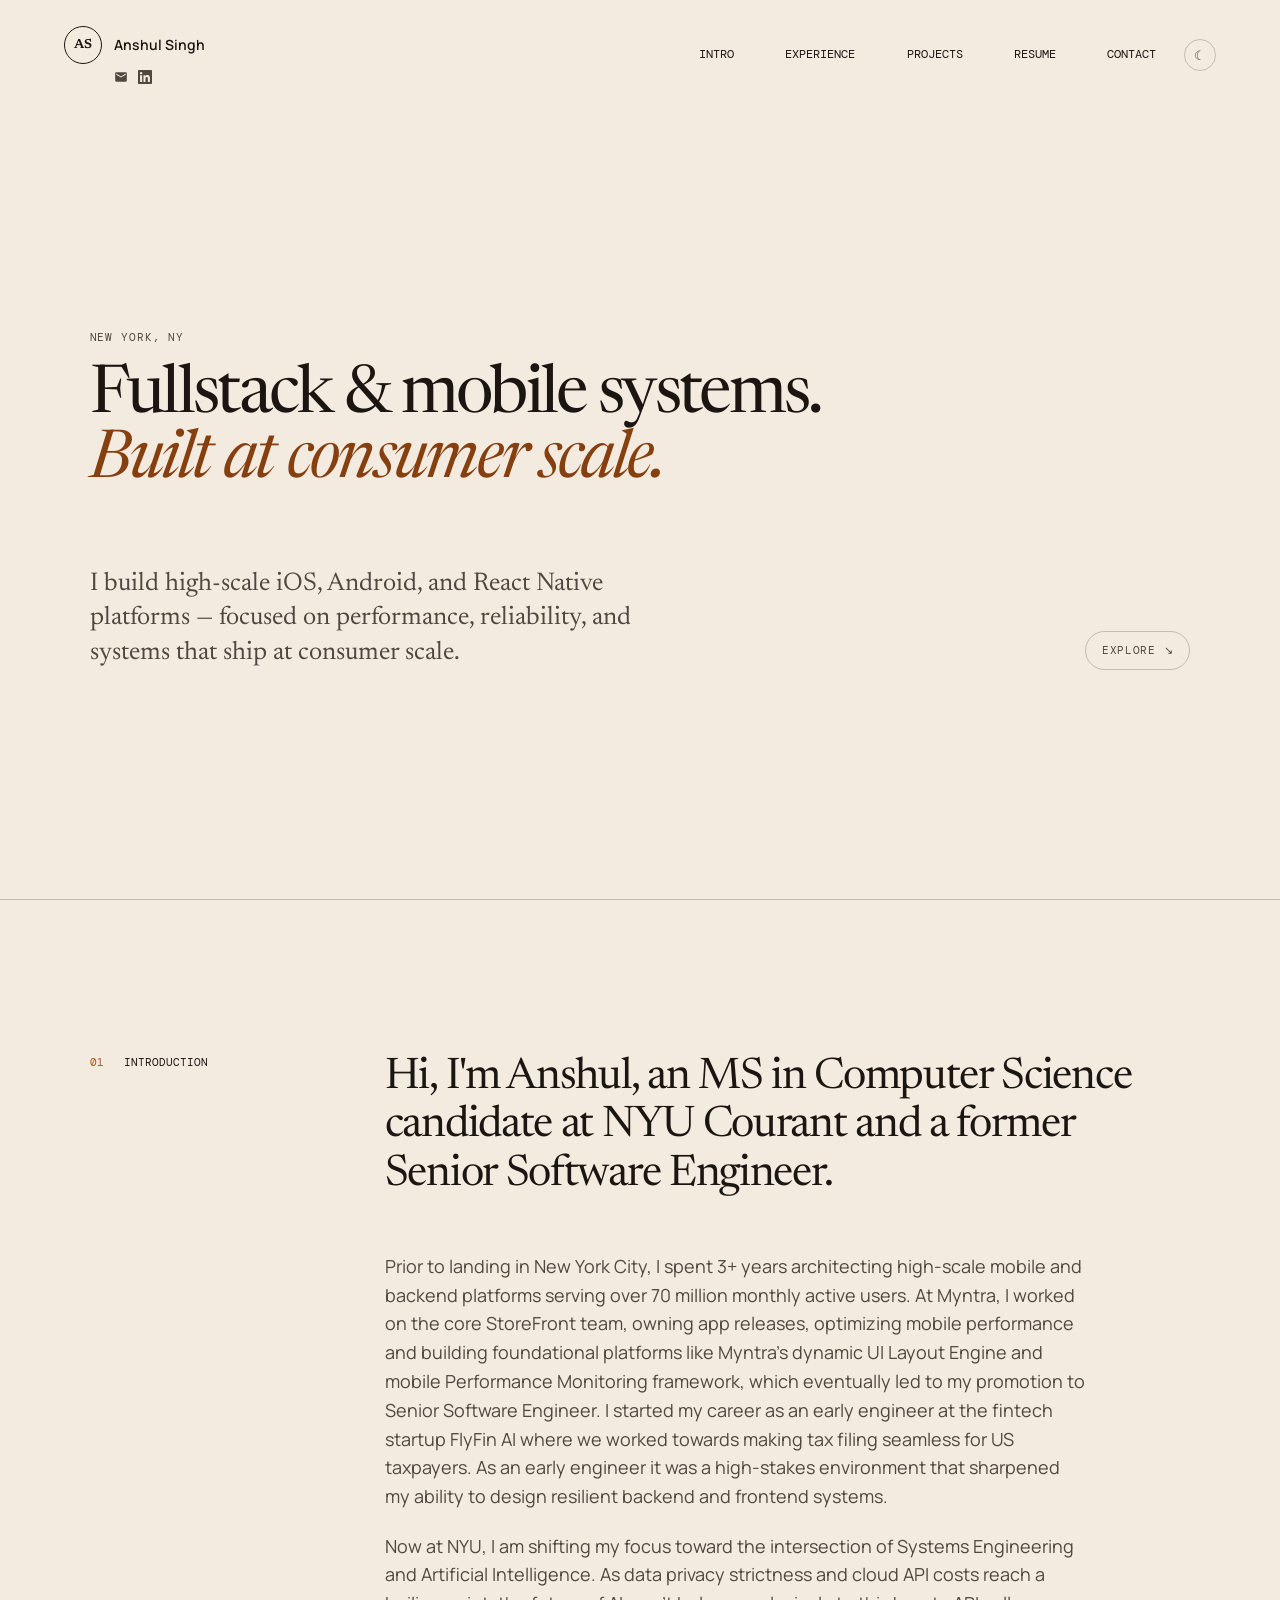
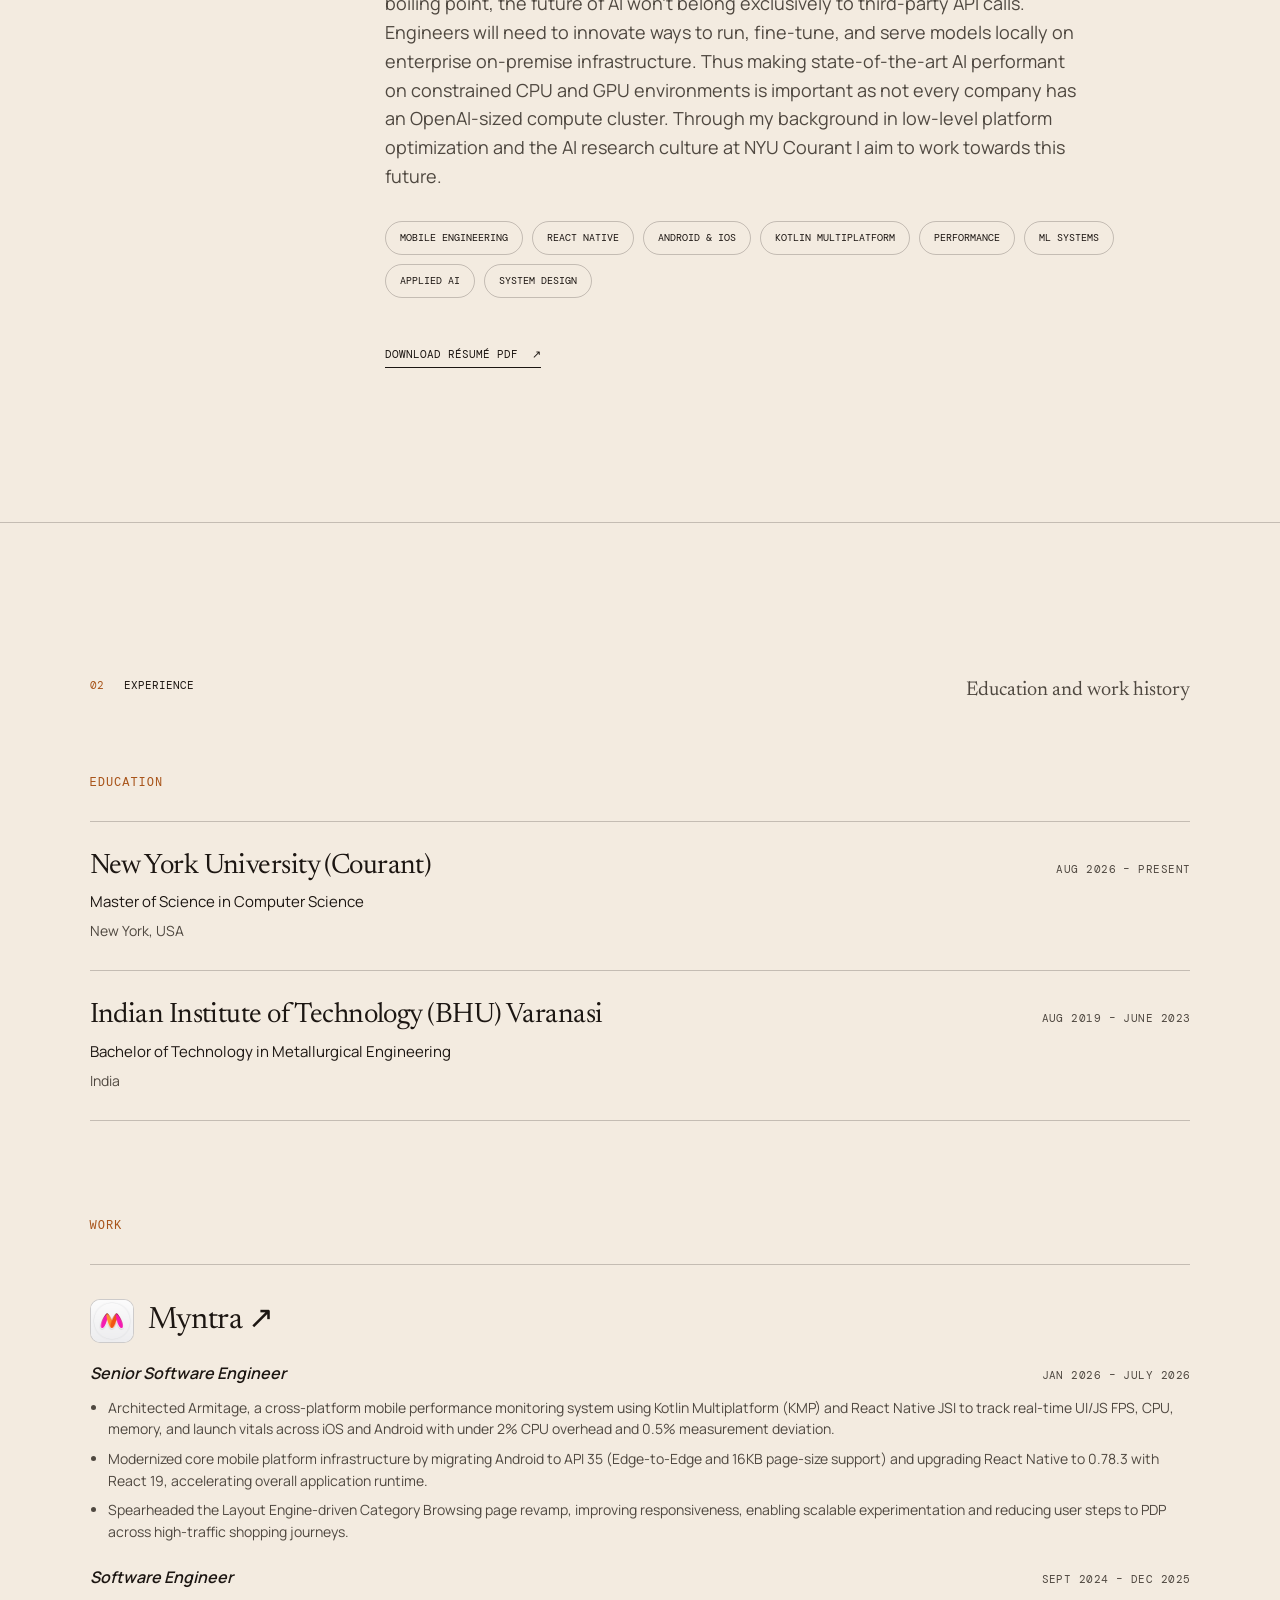
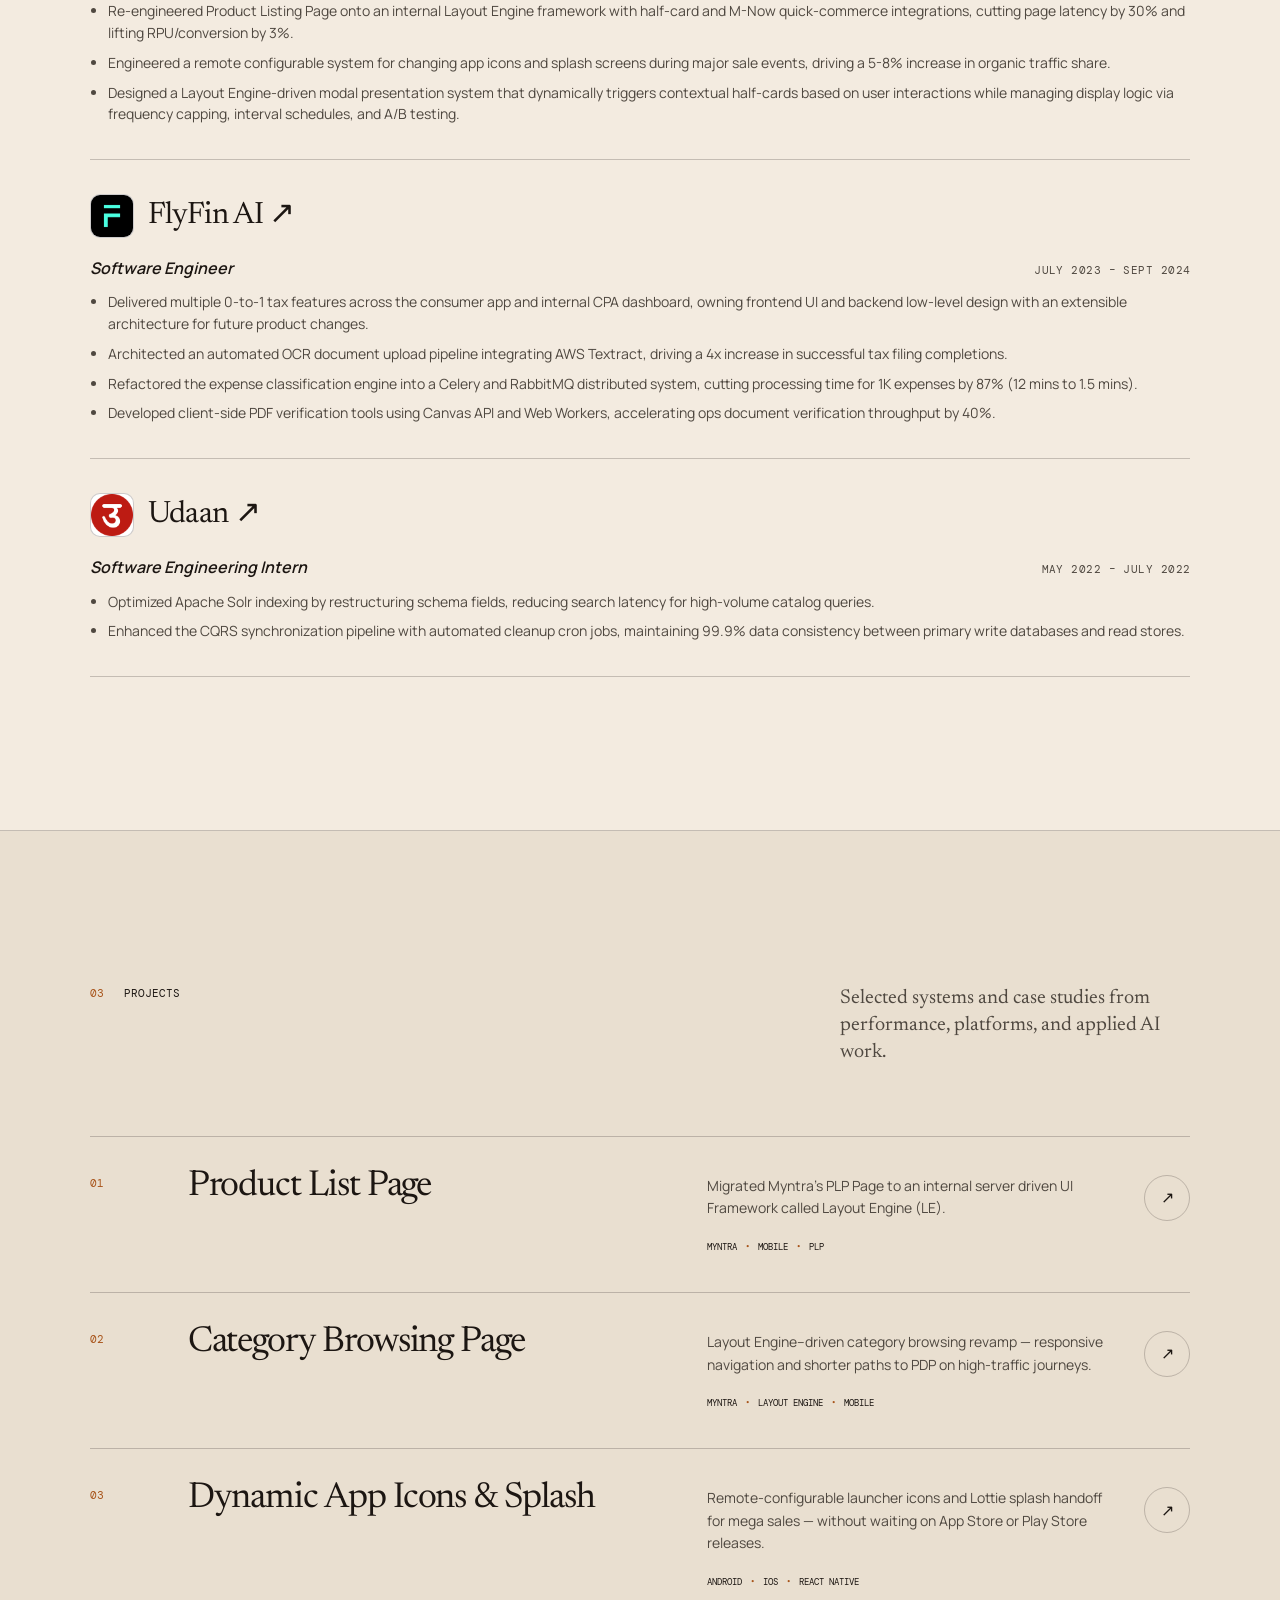
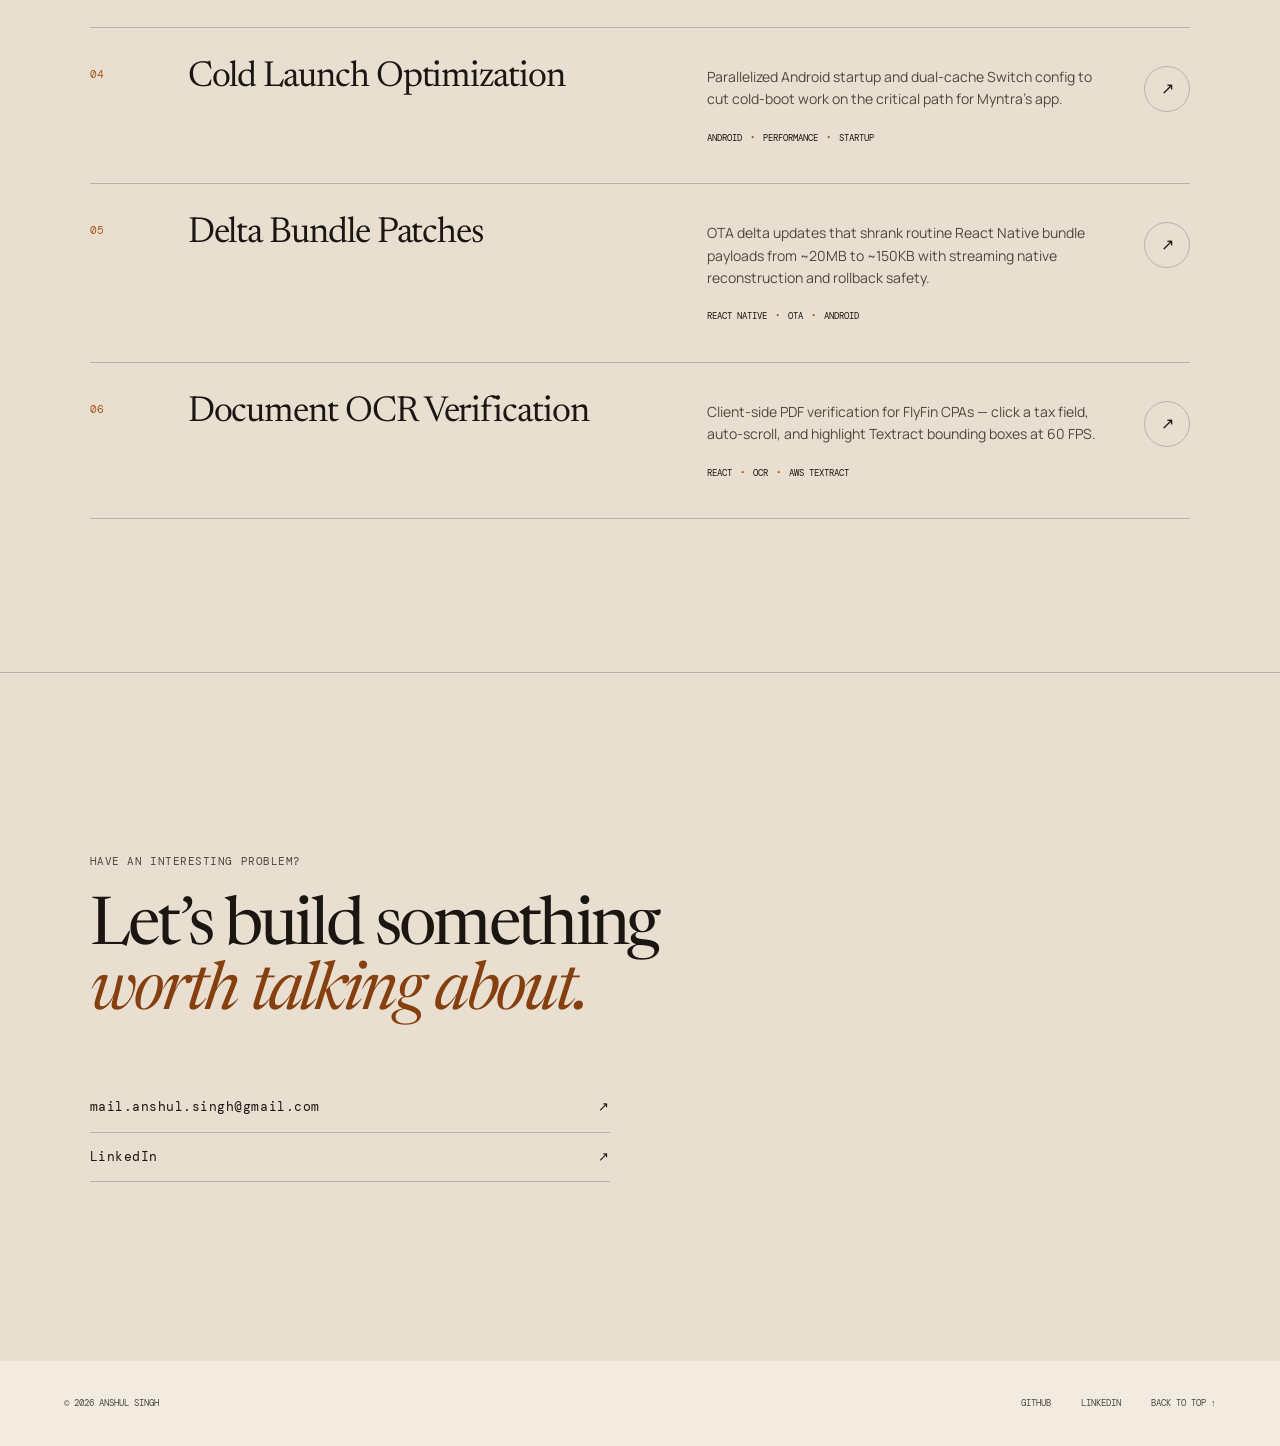
==== commit 1b40b510: "update demo" ====
--- a/index.html
+++ b/index.html
@@ -5,7 +5,7 @@
     <meta name="viewport" content="width=device-width, initial-scale=1.0" />
     <meta
       name="description"
-      content="Anshul Singh — Full-Stack and Mobile Systems Engineer. Portfolio covering experience and projects in mobile performance, platforms, and applied AI."
+      content="Anshul Singh — ML Systems and Mobile Systems Engineer. Portfolio covering experience and projects in mobile performance, platforms, and applied AI."
     />
     <meta name="theme-color" content="#1a1612" />
     <title>Anshul Singh — Software Engineer</title>
@@ -94,7 +94,7 @@
       <section id="intro" class="hero" aria-labelledby="hero-title">
         <p class="hero-location" data-location>New York, NY</p>
         <h1 id="hero-title">
-          Full-stack & mobile systems.<br />
+          Fullstack & mobile systems.<br />
           <em>Built at consumer scale.</em>
         </h1>
         <div class="hero-bottom">
@@ -130,7 +130,7 @@
             <span>02</span>
             <p>Experience</p>
           </div>
-          <p>Education and work history from shipping mobile and full-stack systems at scale.</p>
+          <p>Education and work history</p>
         </div>
 
         <div class="resume-block">
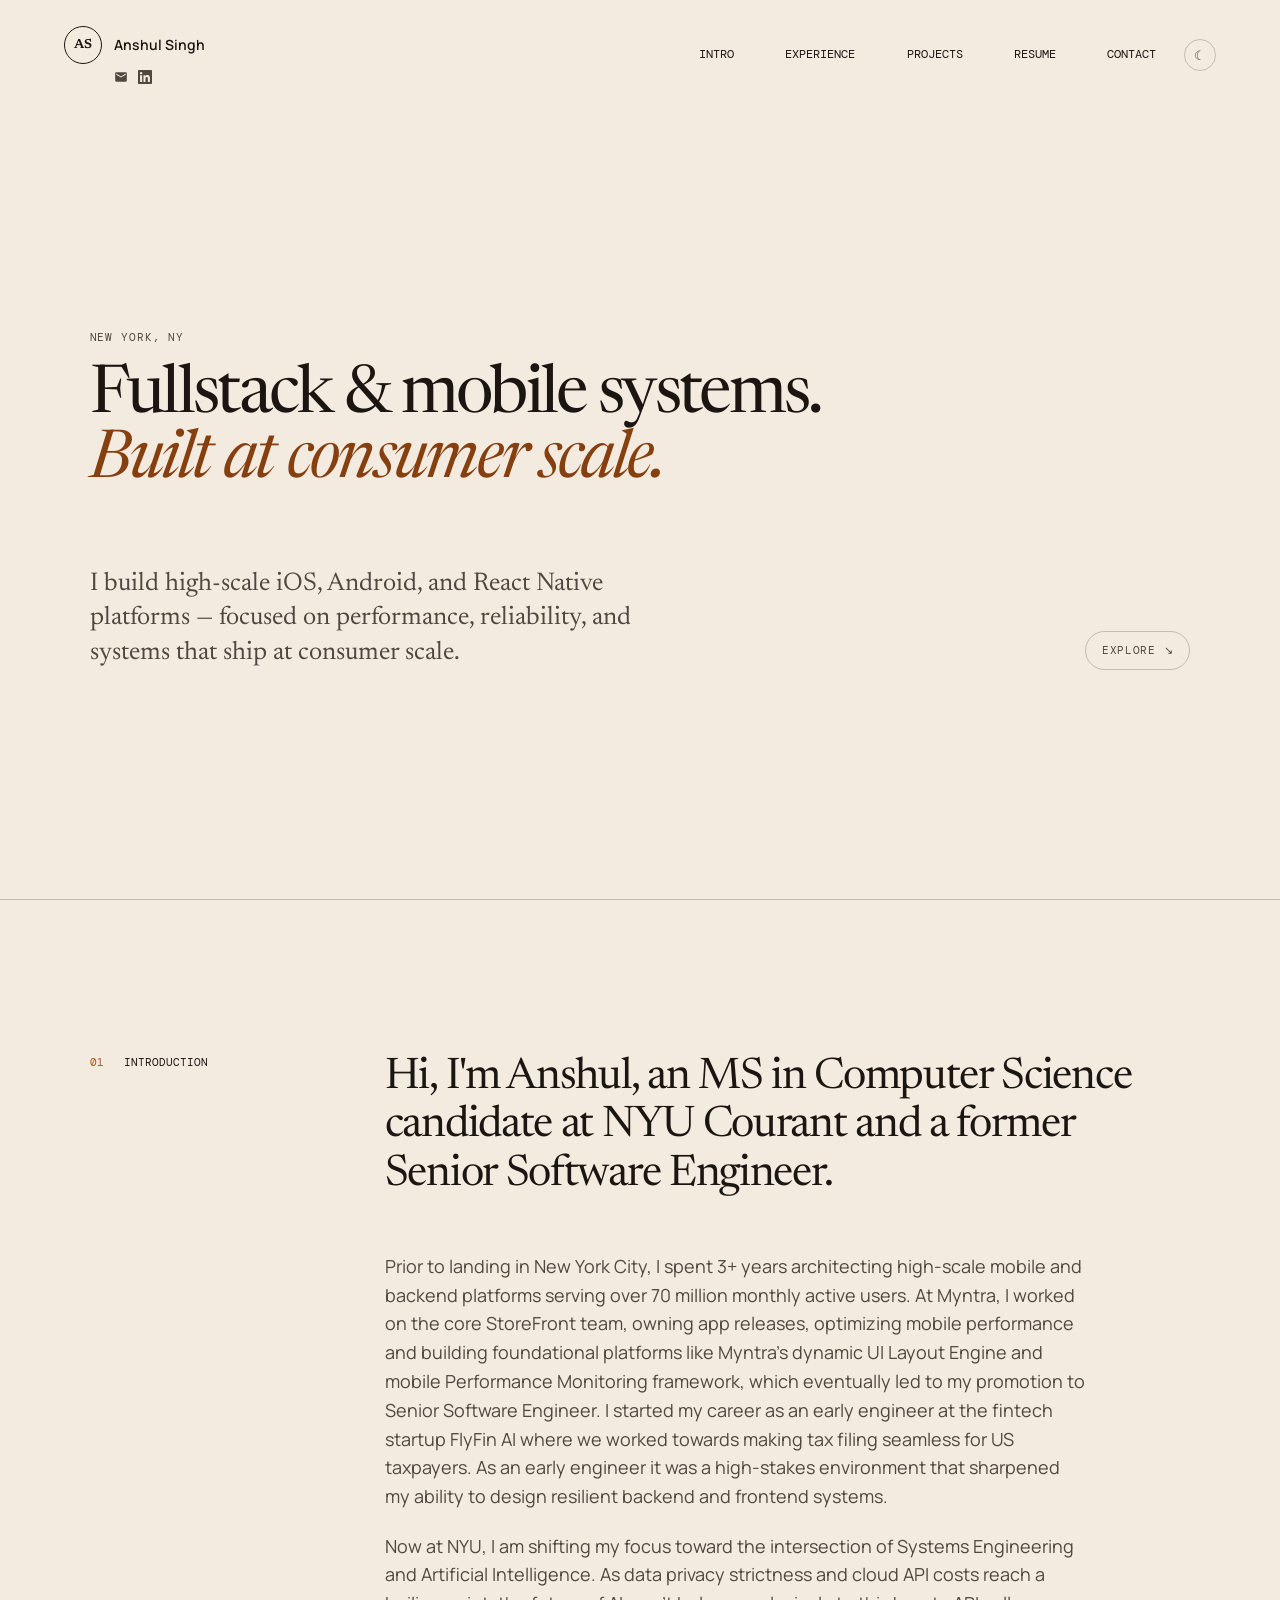
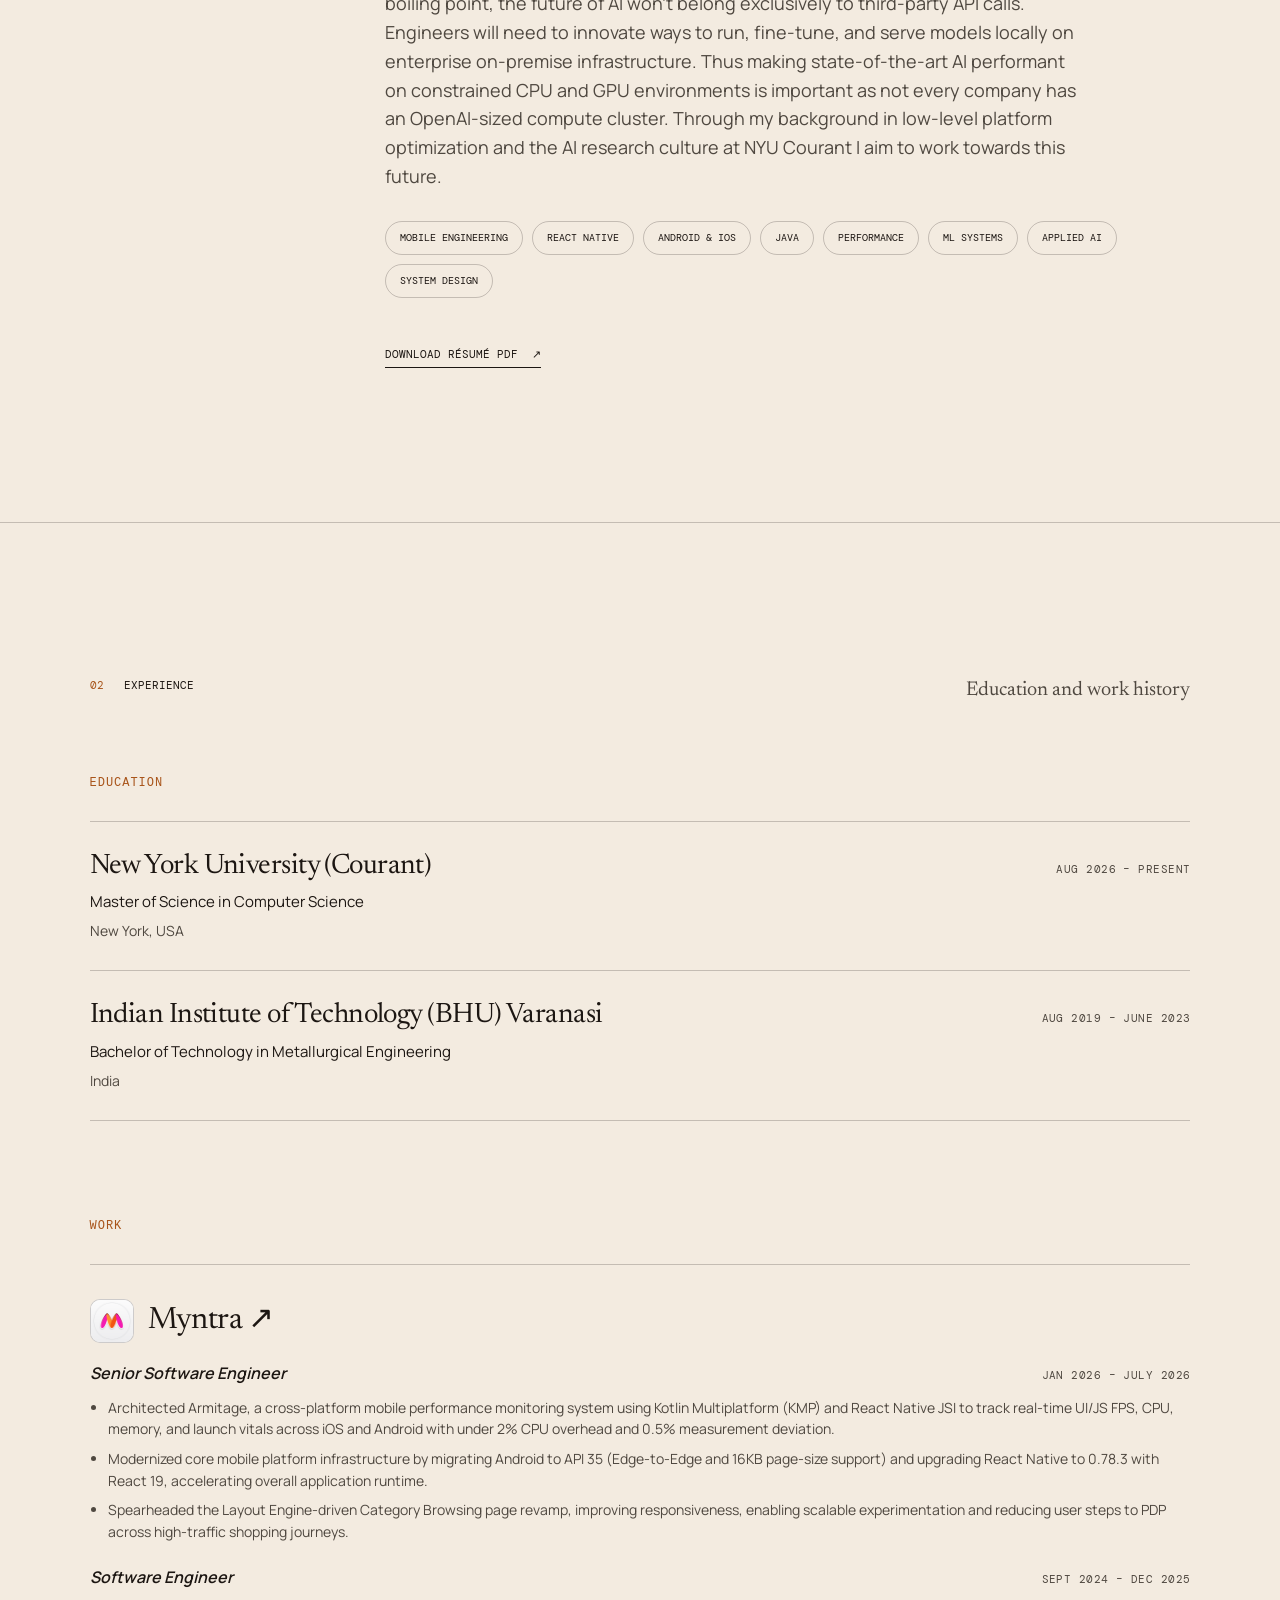
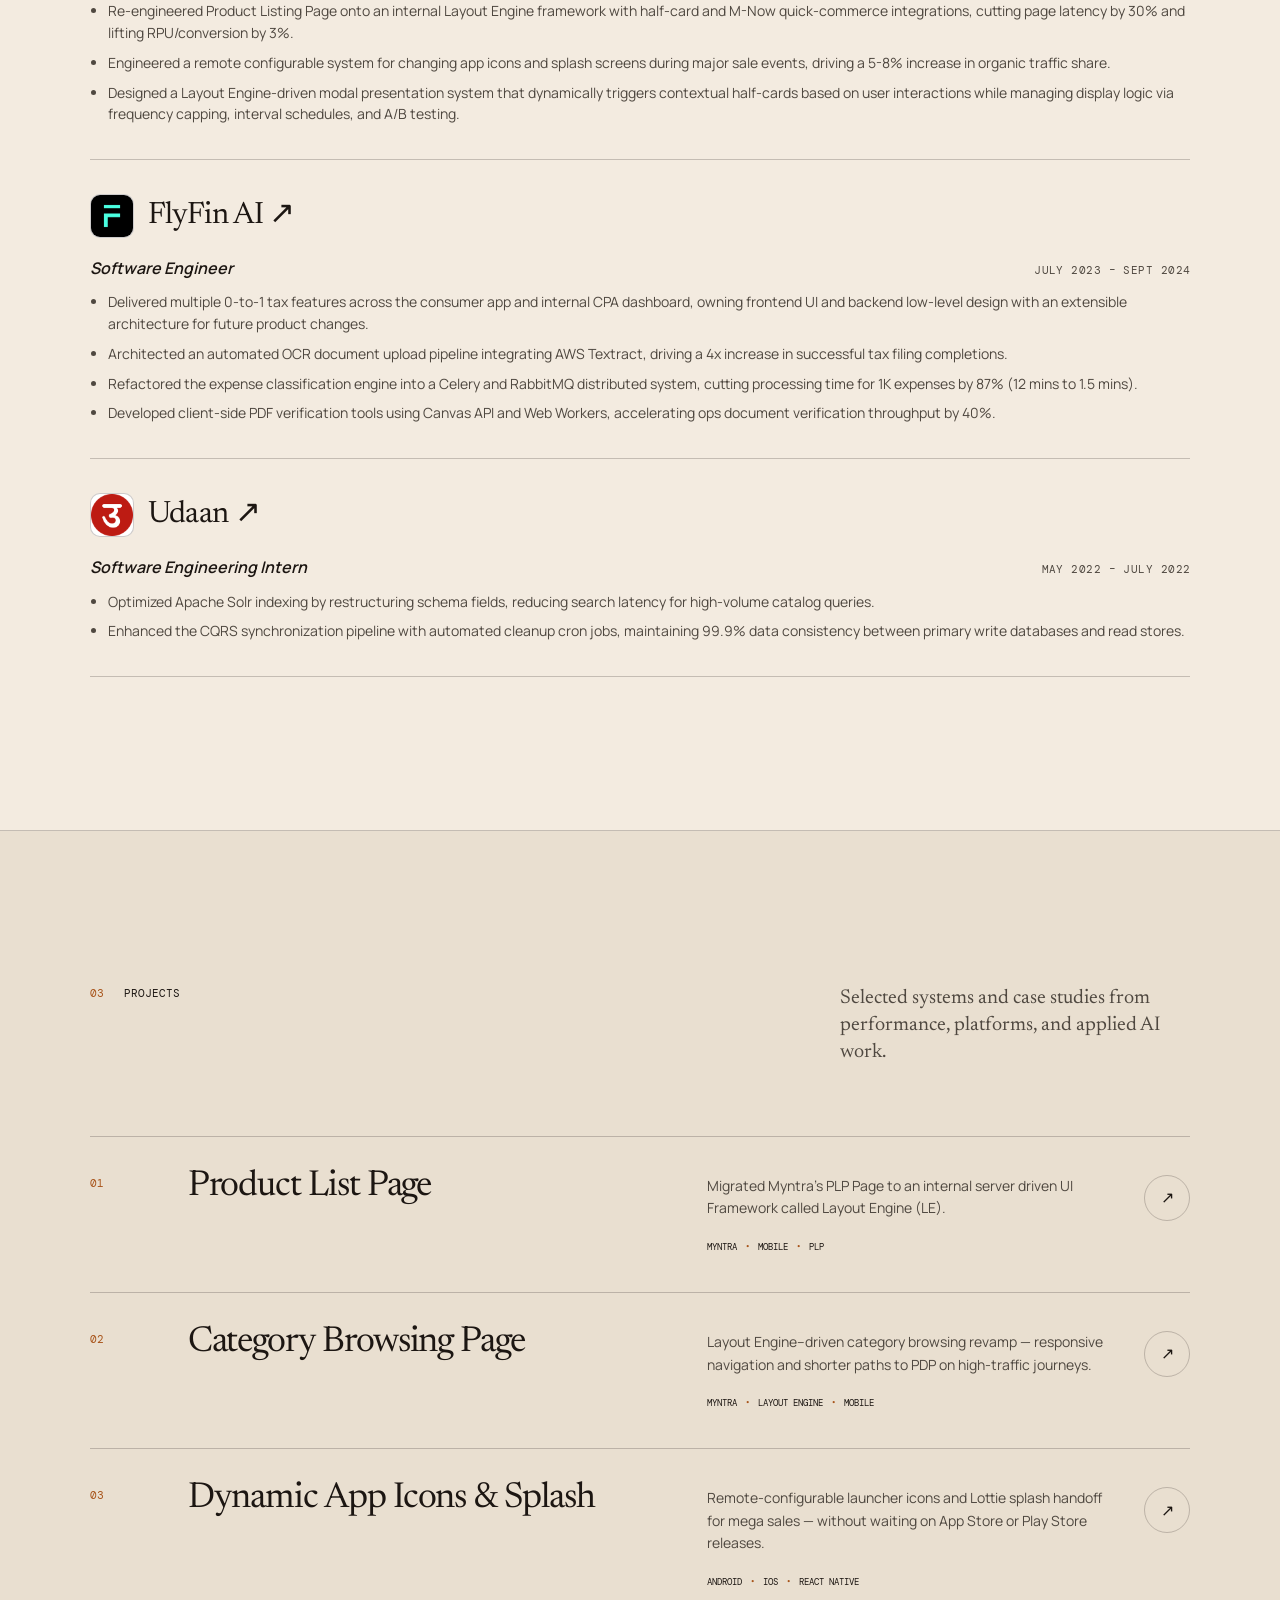
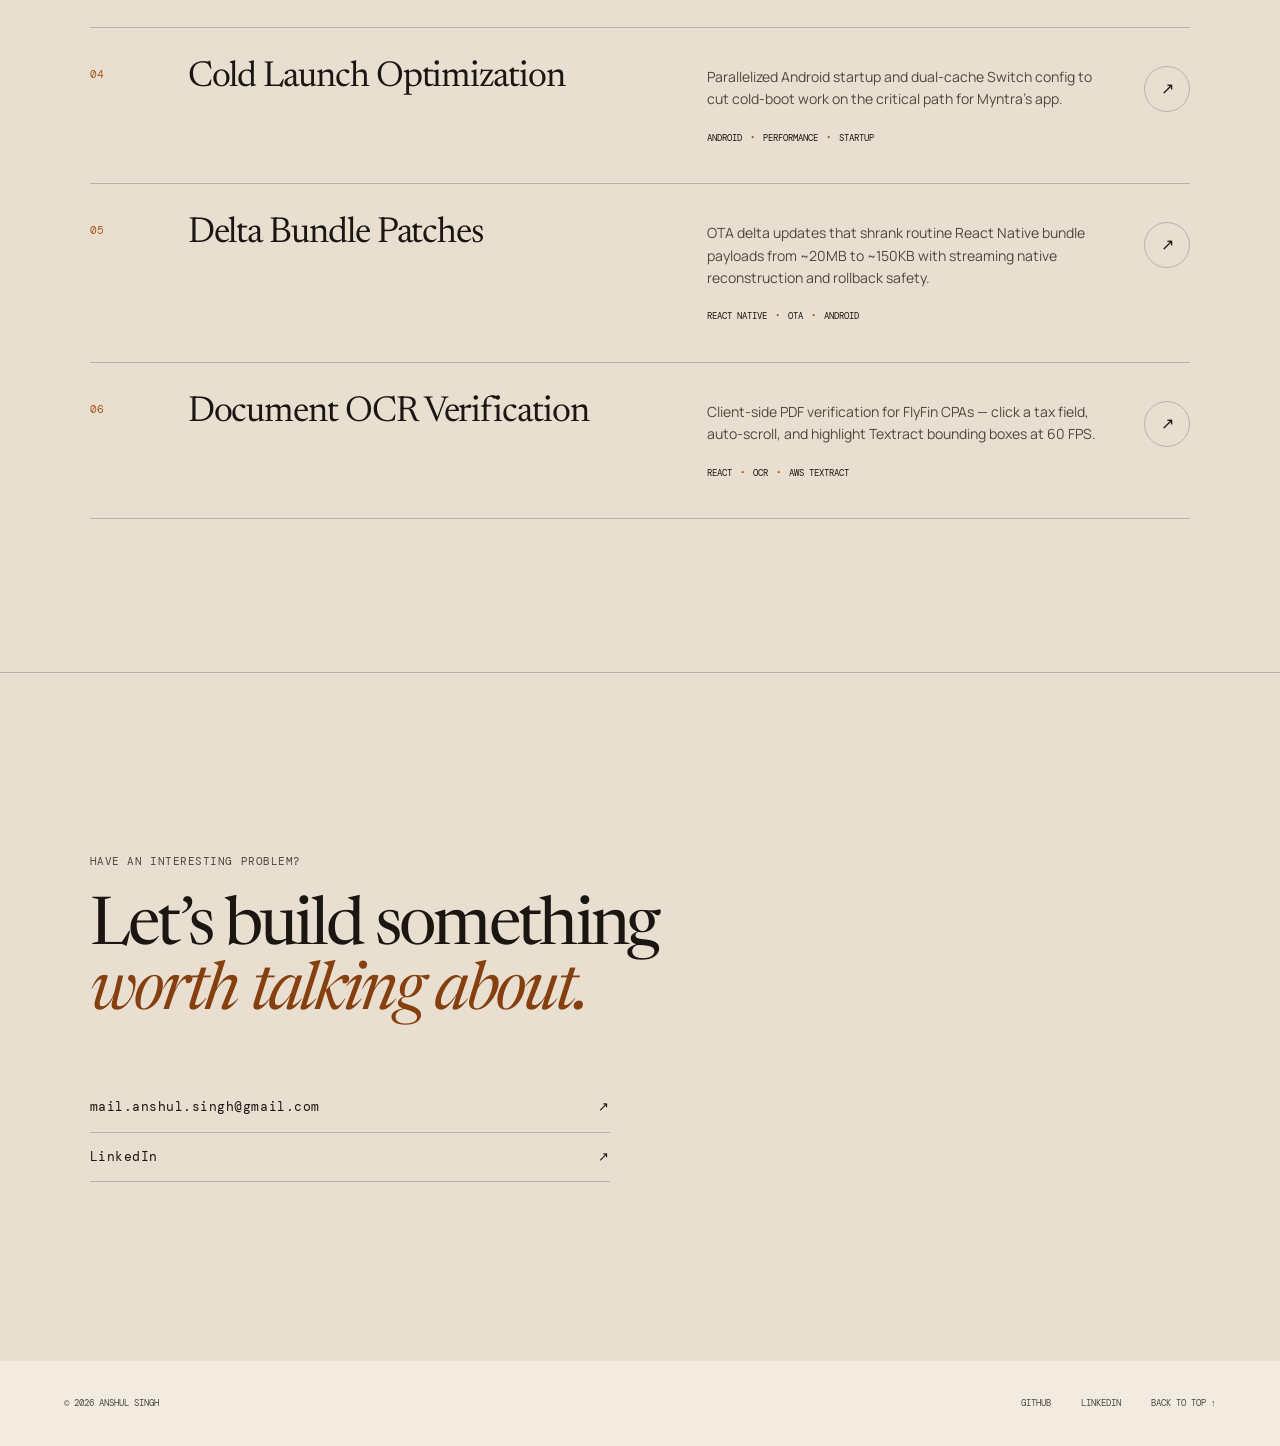
==== commit 1386ed93: "fix site" ====
--- a/index.html
+++ b/index.html
@@ -99,14 +99,14 @@
         </h1>
         <div class="hero-bottom">
           <p class="hero-intro" data-intro></p>
-          <a class="round-link" href="#experience" aria-label="See experience and work">
+          <a class="round-link" href="#introduction" aria-label="See introduction">
             <span>Explore</span>
             <span aria-hidden="true">↘</span>
           </a>
         </div>
       </section>
 
-      <section class="section about-section">
+      <section id="introduction" class="section about-section">
         <div class="section-label">
           <span>01</span>
           <p>Introduction</p>
